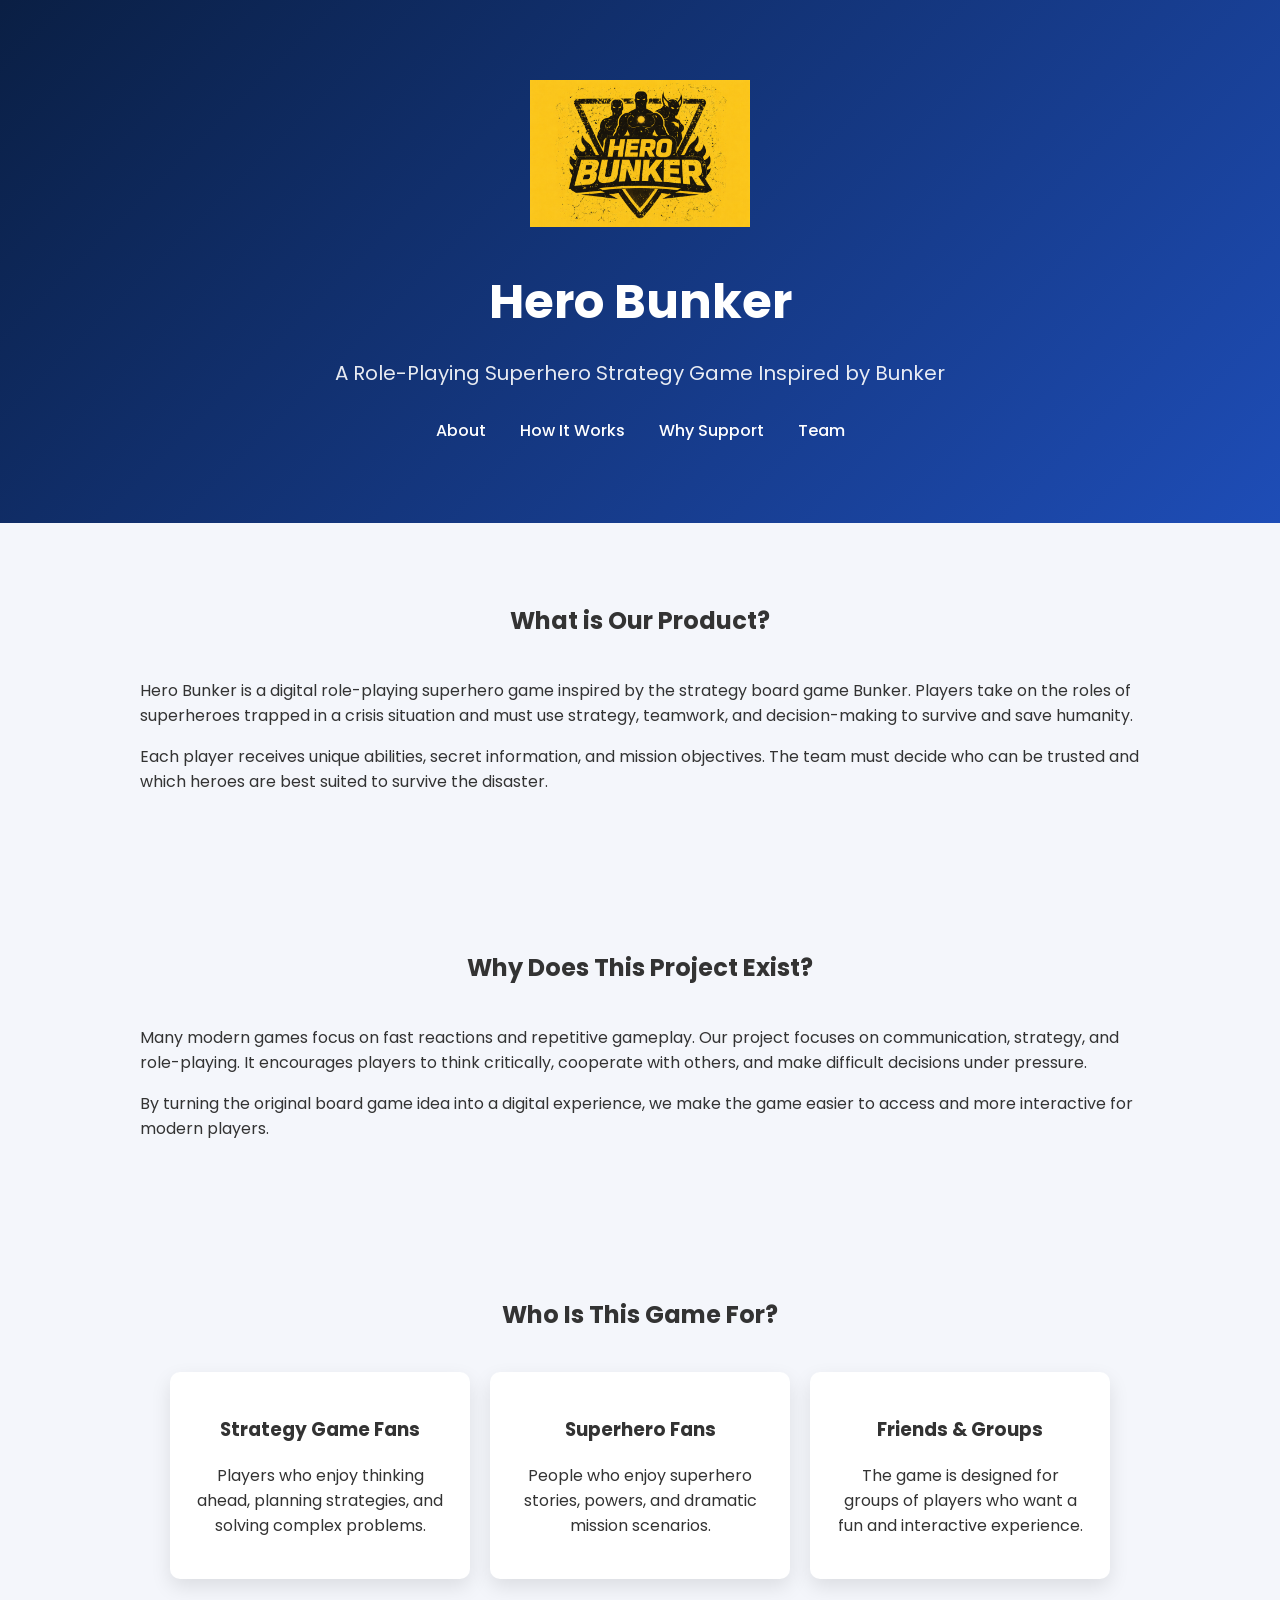
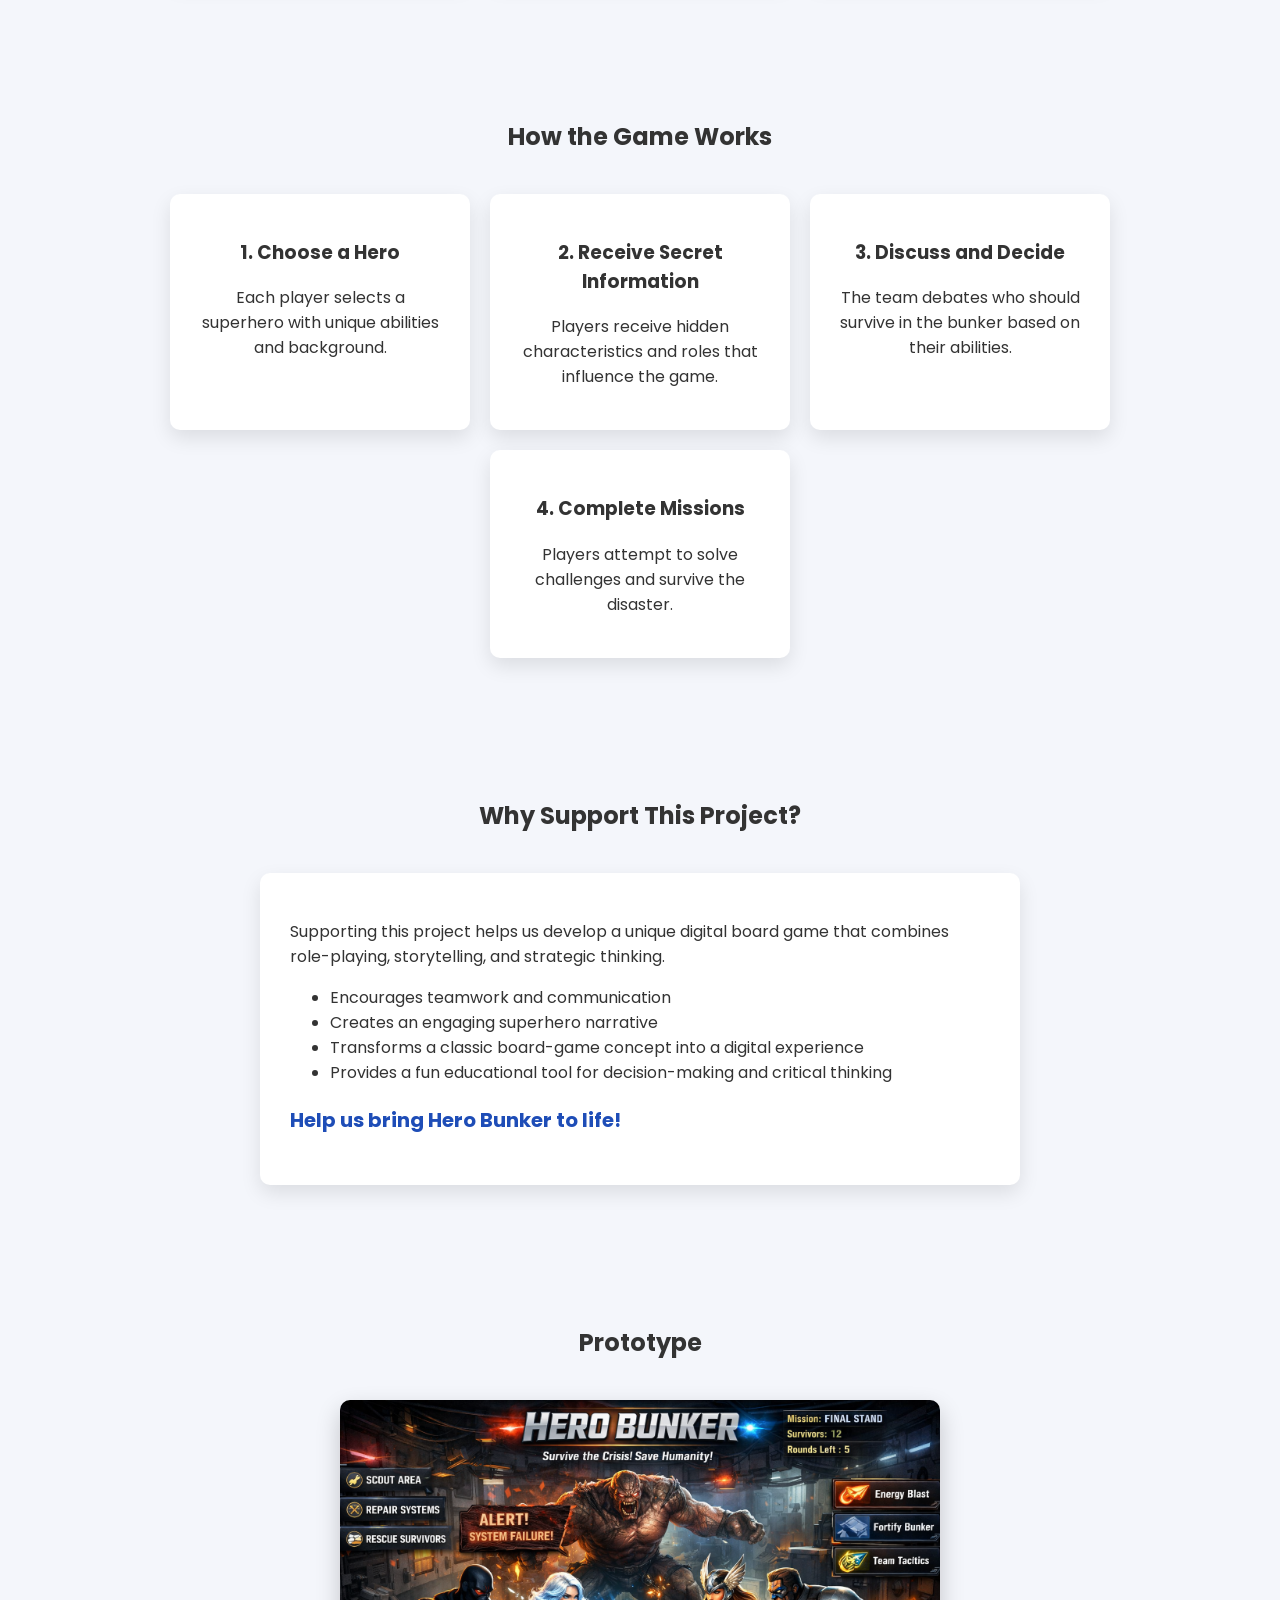
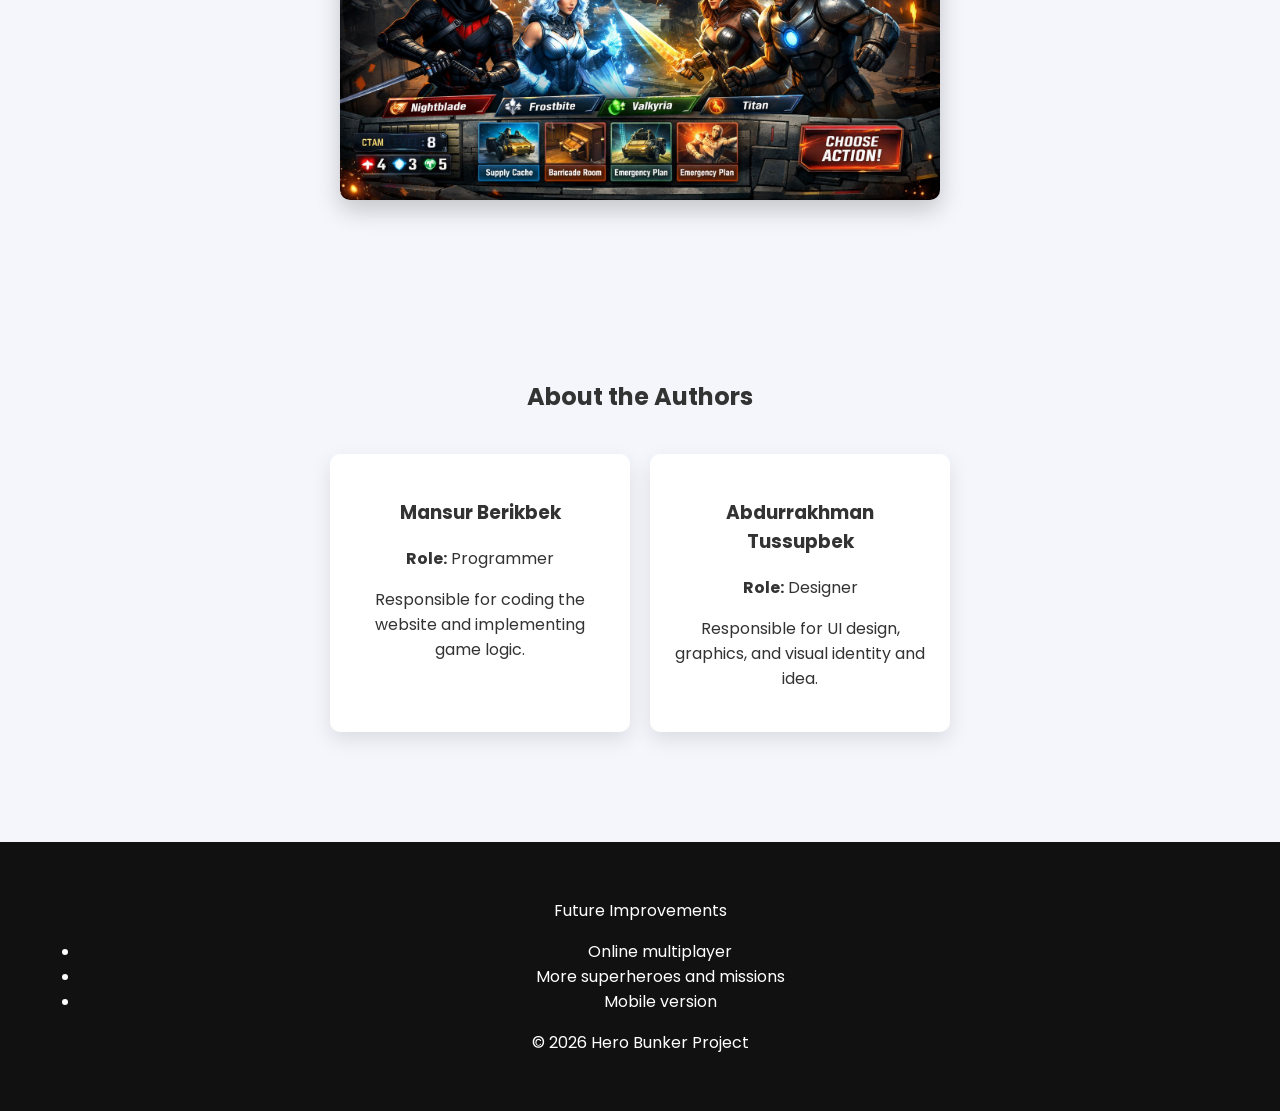
==== Project/index.html @ e8947e8d "Add files via upload" ====
<!DOCTYPE html>
<html lang="en">

<head>
<meta charset="UTF-8">
<meta name="viewport" content="width=device-width, initial-scale=1.0">

<title>Hero Bunker – Superhero Strategy Game</title>

<link rel="stylesheet" href="style.css">
<link href="https://fonts.googleapis.com/css2?family=Poppins:wght@300;500;700&display=swap" rel="stylesheet">

</head>

<body>

<header class="hero">

<div class="logo-area">
<img src="logo.png" alt="Hero Bunker Logo" class="logo">
</div>

<h1>Hero Bunker</h1>
<p class="tagline">A Role-Playing Superhero Strategy Game Inspired by Bunker</p>

<nav>
<a href="#about">About</a>
<a href="#how">How It Works</a>
<a href="#support">Why Support</a>
<a href="#team">Team</a>
</nav>

</header>

<section id="about" class="section">

<h2>What is Our Product?</h2>

<p>
Hero Bunker is a digital role-playing superhero game inspired by the strategy board game Bunker.
Players take on the roles of superheroes trapped in a crisis situation and must use strategy,
teamwork, and decision-making to survive and save humanity.
</p>

<p>
Each player receives unique abilities, secret information, and mission objectives. The team must
decide who can be trusted and which heroes are best suited to survive the disaster.
</p>

</section>


<section class="section">

<h2>Why Does This Project Exist?</h2>

<p>
Many modern games focus on fast reactions and repetitive gameplay. Our project focuses on
communication, strategy, and role-playing. It encourages players to think critically,
cooperate with others, and make difficult decisions under pressure.
</p>

<p>
By turning the original board game idea into a digital experience, we make the game easier
to access and more interactive for modern players.
</p>

</section>


<section class="section">

<h2>Who Is This Game For?</h2>

<div class="card-container">

<div class="card">
<h3>Strategy Game Fans</h3>
<p>Players who enjoy thinking ahead, planning strategies, and solving complex problems.</p>
</div>

<div class="card">
<h3>Superhero Fans</h3>
<p>People who enjoy superhero stories, powers, and dramatic mission scenarios.</p>
</div>

<div class="card">
<h3>Friends & Groups</h3>
<p>The game is designed for groups of players who want a fun and interactive experience.</p>
</div>

</div>

</section>


<section id="how" class="section">

<h2>How the Game Works</h2>

<div class="card-container">

<div class="card">
<h3>1. Choose a Hero</h3>
<p>Each player selects a superhero with unique abilities and background.</p>
</div>

<div class="card">
<h3>2. Receive Secret Information</h3>
<p>Players receive hidden characteristics and roles that influence the game.</p>
</div>

<div class="card">
<h3>3. Discuss and Decide</h3>
<p>The team debates who should survive in the bunker based on their abilities.</p>
</div>

<div class="card">
<h3>4. Complete Missions</h3>
<p>Players attempt to solve challenges and survive the disaster.</p>
</div>

</div>

</section>


<section id="support" class="section">

<h2>Why Support This Project?</h2>

<div class="support-box">

<p>
Supporting this project helps us develop a unique digital board game that combines
role-playing, storytelling, and strategic thinking.
</p>

<ul>
<li>Encourages teamwork and communication</li>
<li>Creates an engaging superhero narrative</li>
<li>Transforms a classic board-game concept into a digital experience</li>
<li>Provides a fun educational tool for decision-making and critical thinking</li>
</ul>

<p class="support-highlight">
Help us bring Hero Bunker to life!
</p>

</div>

</section>


<section class="section">

<h2>Prototype</h2>

<img src="prototype.png" class="prototype">

</section>


<section id="team" class="section">

<h2>About the Authors</h2>

<div class="card-container">

<div class="card">
<h3>Mansur Berikbek</h3>
<p><b>Role:</b> Programmer</p>
<p>Responsible for coding the website and implementing game logic.</p>
</div>

<div class="card">
<h3>Abdurrakhman Tussupbek</h3>
<p><b>Role:</b> Designer</p>
<p>Responsible for UI design, graphics, and visual identity and idea.</p>
</div>

</div>

</section>


<footer>

<p>Future Improvements</p>

<ul>
<li>Online multiplayer</li>
<li>More superheroes and missions</li>
<li>Mobile version</li>
</ul>

<p>© 2026 Hero Bunker Project</p>

</footer>

</body>
</html>
---- Project/style.css ----
body{
font-family:Poppins,sans-serif;
margin:0;
background:#f4f6fb;
color:#333;
}

.hero{
background:linear-gradient(135deg,#0a1f44,#1e4db7);
color:white;
text-align:center;
padding:80px 20px;
}

.hero h1{
font-size:48px;
margin-bottom:10px;
}

.hero p{
font-size:20px;
opacity:0.9;
}

nav{
margin-top:30px;
}

nav a{
color:white;
margin:0 15px;
text-decoration:none;
font-weight:500;
}

nav a:hover{
text-decoration:underline;
}

.section{
max-width:1000px;
margin:auto;
padding:60px 20px;
}

h2{
text-align:center;
margin-bottom:40px;
}

.card-container{
display:flex;
gap:20px;
flex-wrap:wrap;
justify-content:center;
}

.card{
background:white;
padding:25px;
width:250px;
border-radius:10px;
box-shadow:0 8px 20px rgba(0,0,0,0.1);
text-align:center;
transition:transform .2s;
}

.card:hover{
transform:translateY(-5px);
}

.tech-list{
max-width:400px;
margin:auto;
line-height:2;
}

.prototype{
display:block;
max-width:600px;
margin:40px auto;
border-radius:10px;
box-shadow:0 10px 25px rgba(0,0,0,0.2);
}

footer{
background:#111;
color:white;
text-align:center;
padding:40px;
margin-top:50px;
}
.logo-area{
margin-bottom:20px;
}

.logo{
width:220px;
}

.support-box{
background:white;
padding:30px;
border-radius:10px;
box-shadow:0 8px 20px rgba(0,0,0,0.1);
max-width:700px;
margin:auto;
}
.support-highlight{
font-weight:700;
font-size:20px;
margin-top:20px;
color:#1e4db7;
}
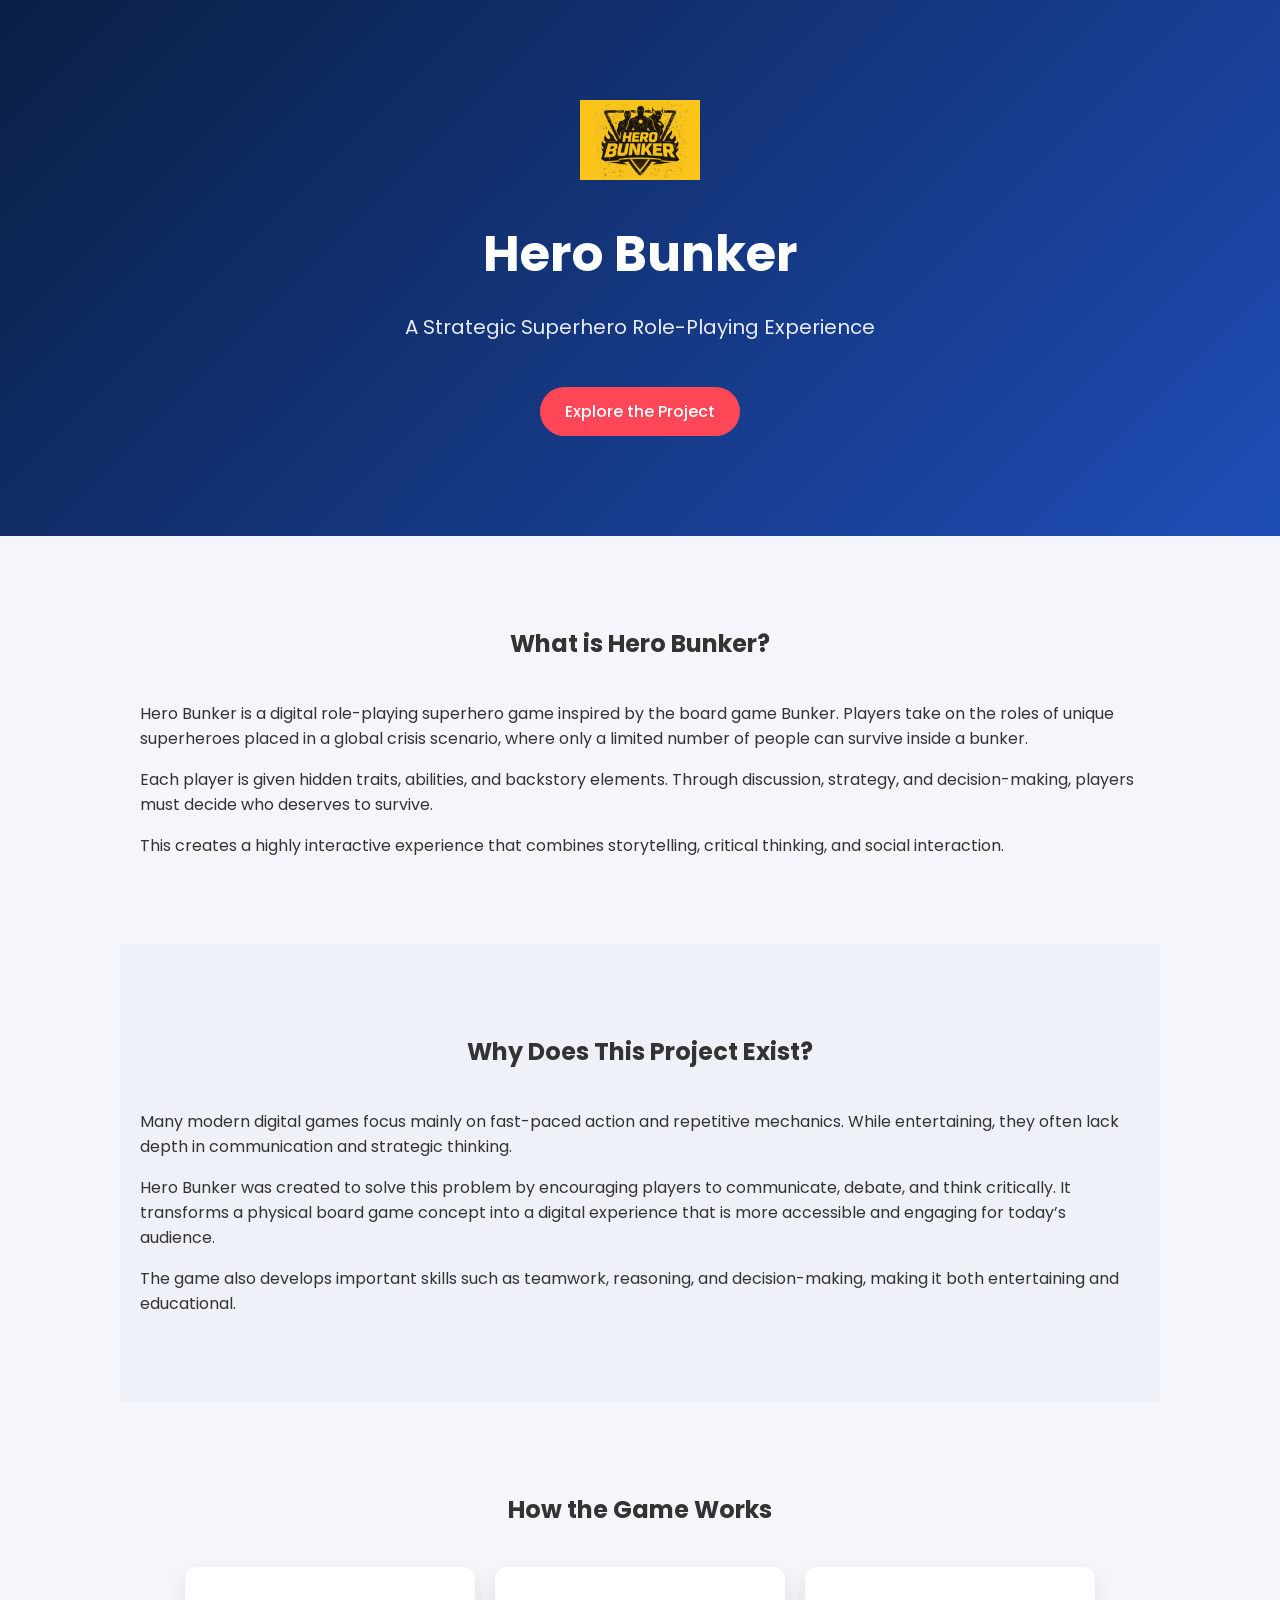
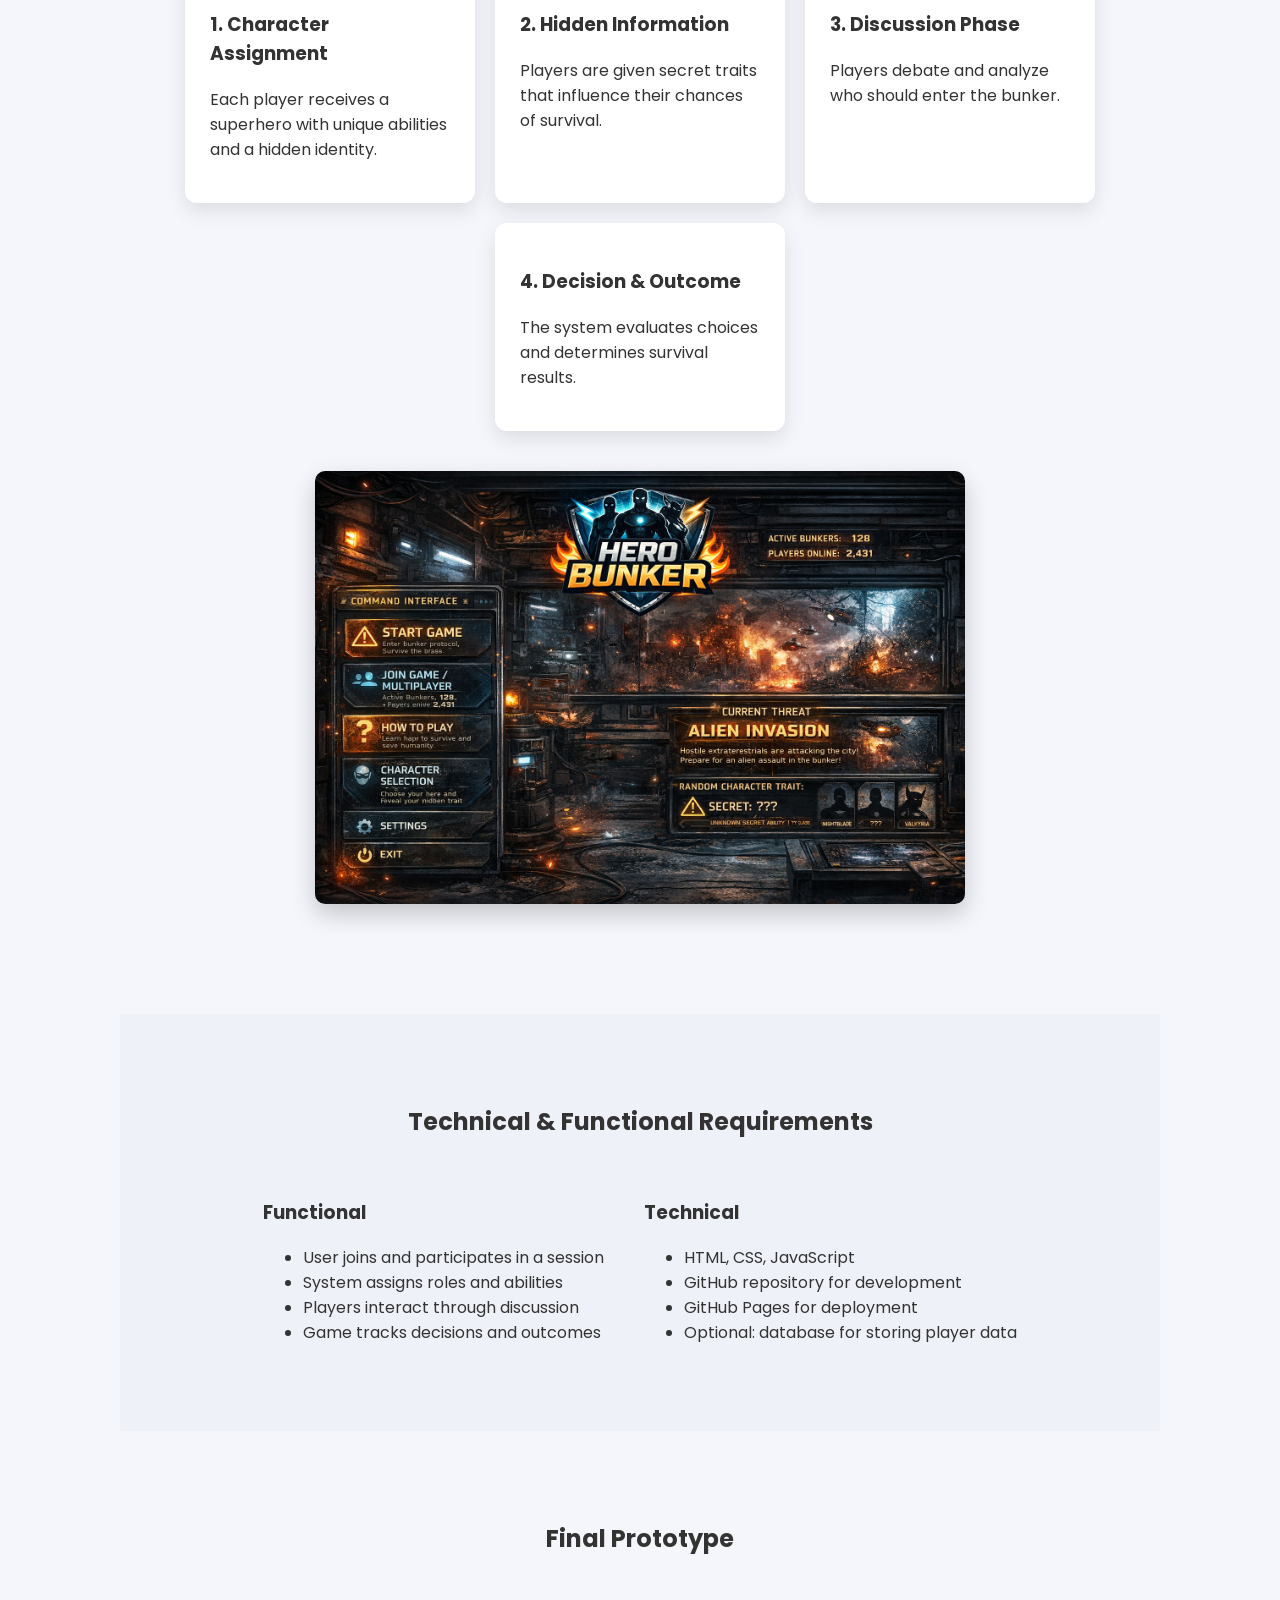
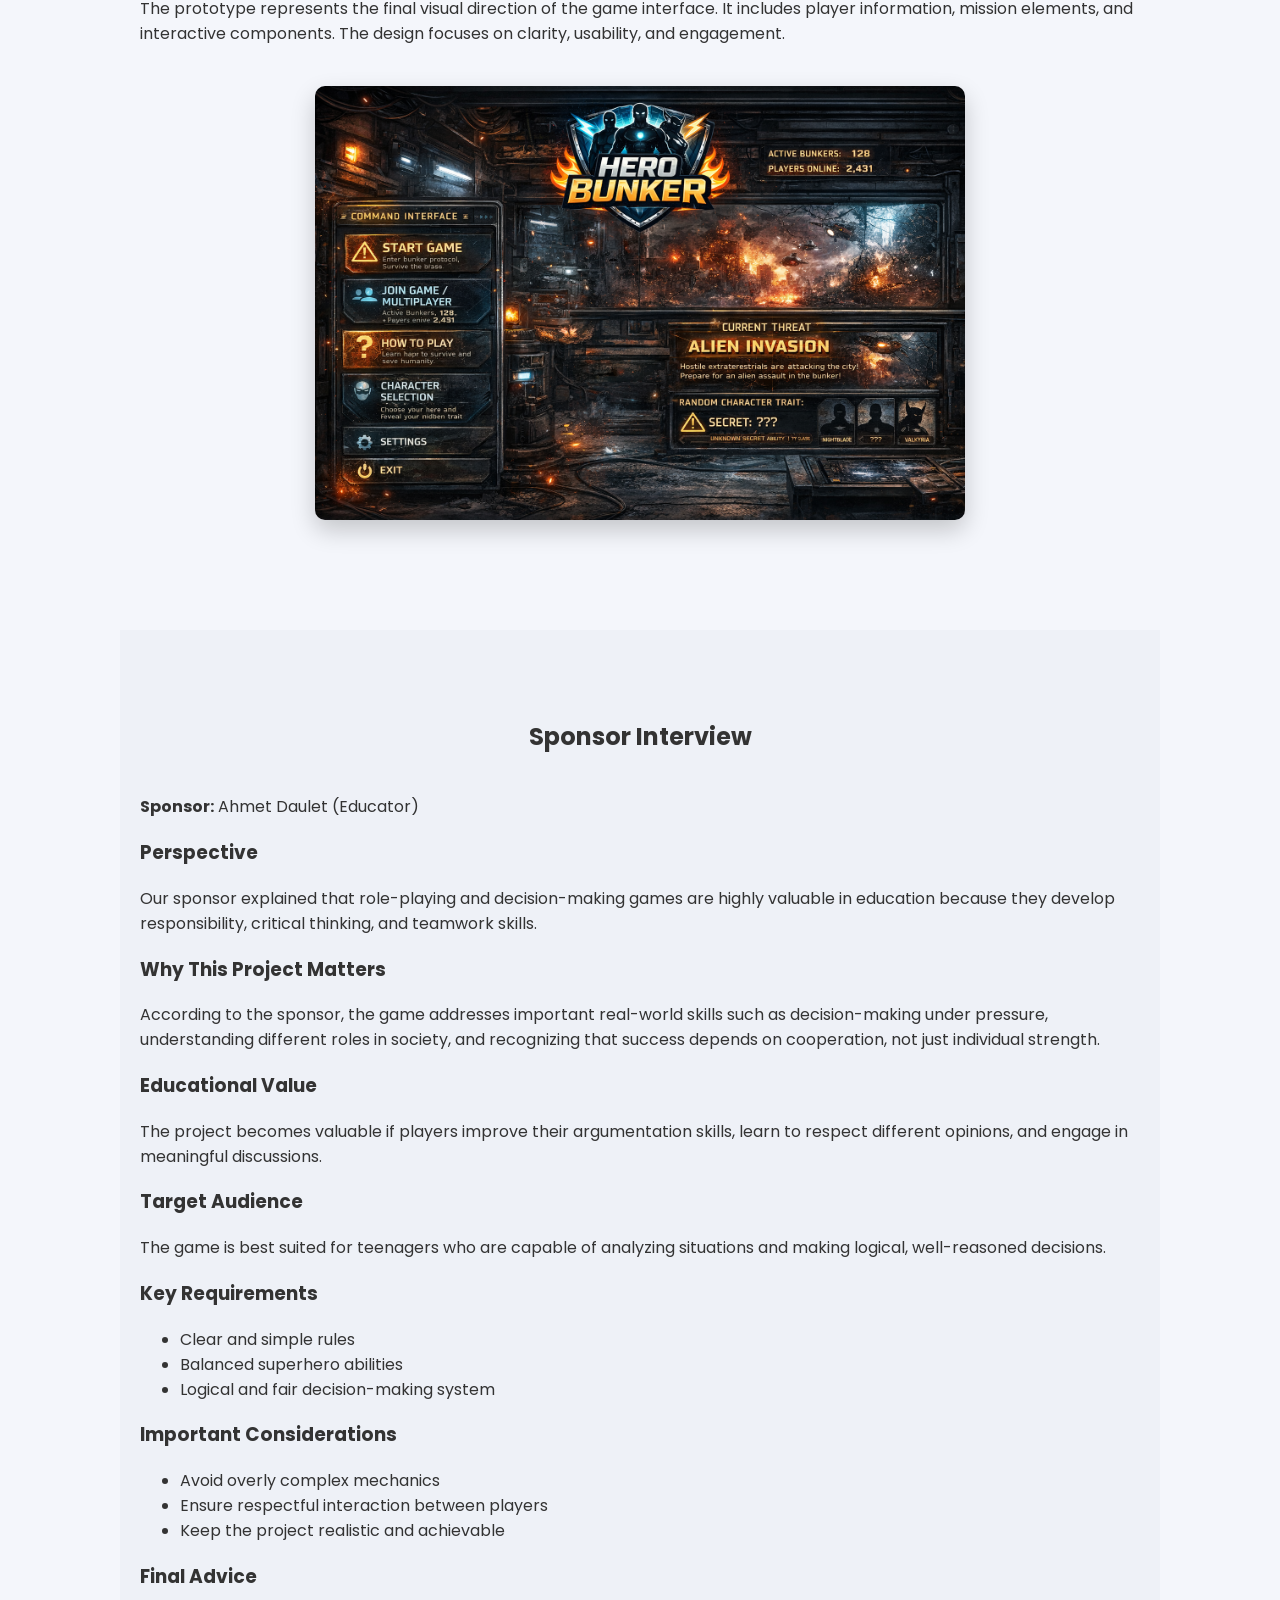
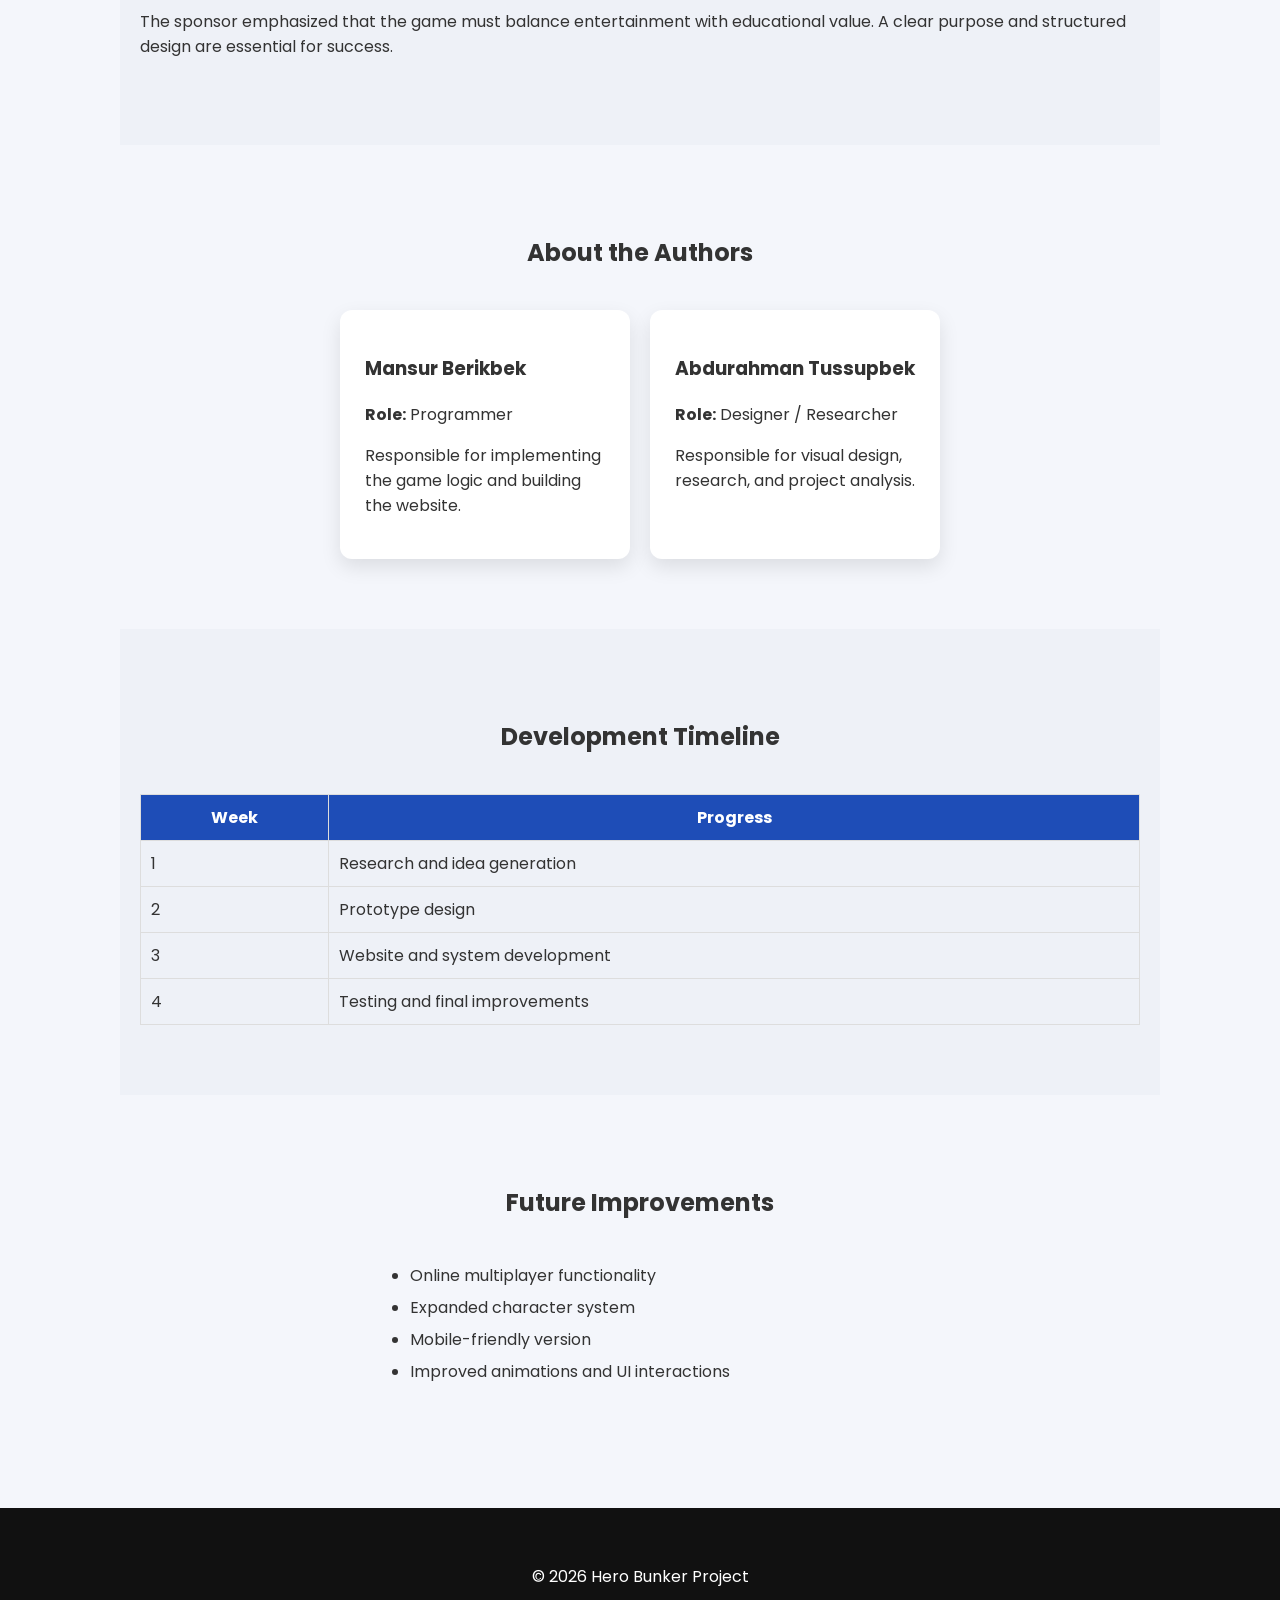
==== commit dc4f30e1: "Add files via upload" ====
--- a/Project/index.html
+++ b/Project/index.html
@@ -1,167 +1,203 @@
 <!DOCTYPE html>
 <html lang="en">
-
 <head>
 <meta charset="UTF-8">
 <meta name="viewport" content="width=device-width, initial-scale=1.0">
 
-<title>Hero Bunker – Superhero Strategy Game</title>
+<title>Hero Bunker</title>
 
 <link rel="stylesheet" href="style.css">
 <link href="https://fonts.googleapis.com/css2?family=Poppins:wght@300;500;700&display=swap" rel="stylesheet">
-
 </head>
 
 <body>
 
 <header class="hero">
 
-<div class="logo-area">
-<img src="logo.png" alt="Hero Bunker Logo" class="logo">
-</div>
+<img src="logo.png" class="logo">
 
 <h1>Hero Bunker</h1>
-<p class="tagline">A Role-Playing Superhero Strategy Game Inspired by Bunker</p>
-
-<nav>
-<a href="#about">About</a>
-<a href="#how">How It Works</a>
-<a href="#support">Why Support</a>
-<a href="#team">Team</a>
-</nav>
+<p class="tagline">A Strategic Superhero Role-Playing Experience</p>
+
+<a href="#about" class="btn">Explore the Project</a>
 
 </header>
 
 <section id="about" class="section">
 
-<h2>What is Our Product?</h2>
-
-<p>
-Hero Bunker is a digital role-playing superhero game inspired by the strategy board game Bunker.
-Players take on the roles of superheroes trapped in a crisis situation and must use strategy,
-teamwork, and decision-making to survive and save humanity.
-</p>
-
-<p>
-Each player receives unique abilities, secret information, and mission objectives. The team must
-decide who can be trusted and which heroes are best suited to survive the disaster.
-</p>
-
-</section>
-
-
-<section class="section">
+<h2>What is Hero Bunker?</h2>
+
+<p>
+Hero Bunker is a digital role-playing superhero game inspired by the board game Bunker.
+Players take on the roles of unique superheroes placed in a global crisis scenario,
+where only a limited number of people can survive inside a bunker.
+</p>
+
+<p>
+Each player is given hidden traits, abilities, and backstory elements. Through discussion,
+strategy, and decision-making, players must decide who deserves to survive.
+</p>
+
+<p>
+This creates a highly interactive experience that combines storytelling,
+critical thinking, and social interaction.
+</p>
+
+</section>
+
+<section class="section alt">
 
 <h2>Why Does This Project Exist?</h2>
 
 <p>
-Many modern games focus on fast reactions and repetitive gameplay. Our project focuses on
-communication, strategy, and role-playing. It encourages players to think critically,
-cooperate with others, and make difficult decisions under pressure.
-</p>
-
-<p>
-By turning the original board game idea into a digital experience, we make the game easier
-to access and more interactive for modern players.
-</p>
-
-</section>
-
-
-<section class="section">
-
-<h2>Who Is This Game For?</h2>
+Many modern digital games focus mainly on fast-paced action and repetitive mechanics.
+While entertaining, they often lack depth in communication and strategic thinking.
+</p>
+
+<p>
+Hero Bunker was created to solve this problem by encouraging players to communicate,
+debate, and think critically. It transforms a physical board game concept into a
+digital experience that is more accessible and engaging for today’s audience.
+</p>
+
+<p>
+The game also develops important skills such as teamwork, reasoning, and decision-making,
+making it both entertaining and educational.
+</p>
+
+</section>
+
+<section class="section">
+
+<h2>How the Game Works</h2>
 
 <div class="card-container">
 
 <div class="card">
-<h3>Strategy Game Fans</h3>
-<p>Players who enjoy thinking ahead, planning strategies, and solving complex problems.</p>
-</div>
-
-<div class="card">
-<h3>Superhero Fans</h3>
-<p>People who enjoy superhero stories, powers, and dramatic mission scenarios.</p>
-</div>
-
-<div class="card">
-<h3>Friends & Groups</h3>
-<p>The game is designed for groups of players who want a fun and interactive experience.</p>
-</div>
-
-</div>
-
-</section>
-
-
-<section id="how" class="section">
-
-<h2>How the Game Works</h2>
-
-<div class="card-container">
-
-<div class="card">
-<h3>1. Choose a Hero</h3>
-<p>Each player selects a superhero with unique abilities and background.</p>
-</div>
-
-<div class="card">
-<h3>2. Receive Secret Information</h3>
-<p>Players receive hidden characteristics and roles that influence the game.</p>
-</div>
-
-<div class="card">
-<h3>3. Discuss and Decide</h3>
-<p>The team debates who should survive in the bunker based on their abilities.</p>
-</div>
-
-<div class="card">
-<h3>4. Complete Missions</h3>
-<p>Players attempt to solve challenges and survive the disaster.</p>
-</div>
-
-</div>
-
-</section>
-
-
-<section id="support" class="section">
-
-<h2>Why Support This Project?</h2>
-
-<div class="support-box">
-
-<p>
-Supporting this project helps us develop a unique digital board game that combines
-role-playing, storytelling, and strategic thinking.
-</p>
-
-<ul>
-<li>Encourages teamwork and communication</li>
-<li>Creates an engaging superhero narrative</li>
-<li>Transforms a classic board-game concept into a digital experience</li>
-<li>Provides a fun educational tool for decision-making and critical thinking</li>
-</ul>
-
-<p class="support-highlight">
-Help us bring Hero Bunker to life!
-</p>
-
-</div>
-
-</section>
-
-
-<section class="section">
-
-<h2>Prototype</h2>
+<h3>1. Character Assignment</h3>
+<p>Each player receives a superhero with unique abilities and a hidden identity.</p>
+</div>
+
+<div class="card">
+<h3>2. Hidden Information</h3>
+<p>Players are given secret traits that influence their chances of survival.</p>
+</div>
+
+<div class="card">
+<h3>3. Discussion Phase</h3>
+<p>Players debate and analyze who should enter the bunker.</p>
+</div>
+
+<div class="card">
+<h3>4. Decision & Outcome</h3>
+<p>The system evaluates choices and determines survival results.</p>
+</div>
+
+</div>
 
 <img src="prototype.png" class="prototype">
 
 </section>
 
-
-<section id="team" class="section">
+<section class="section alt">
+
+<h2>Technical & Functional Requirements</h2>
+
+<div class="columns">
+
+<div>
+<h3>Functional</h3>
+<ul>
+<li>User joins and participates in a session</li>
+<li>System assigns roles and abilities</li>
+<li>Players interact through discussion</li>
+<li>Game tracks decisions and outcomes</li>
+</ul>
+</div>
+
+<div>
+<h3>Technical</h3>
+<ul>
+<li>HTML, CSS, JavaScript</li>
+<li>GitHub repository for development</li>
+<li>GitHub Pages for deployment</li>
+<li>Optional: database for storing player data</li>
+</ul>
+</div>
+
+</div>
+
+</section>
+
+<section class="section">
+
+<h2>Final Prototype</h2>
+
+<p>
+The prototype represents the final visual direction of the game interface.
+It includes player information, mission elements, and interactive components.
+The design focuses on clarity, usability, and engagement.
+</p>
+
+<img src="prototype.png" class="prototype">
+
+</section>
+
+<section class="section alt">
+
+<h2>Sponsor Interview</h2>
+
+<p><b>Sponsor:</b> Ahmet Daulet (Educator)</p>
+
+<h3>Perspective</h3>
+<p>
+Our sponsor explained that role-playing and decision-making games are highly valuable in education
+because they develop responsibility, critical thinking, and teamwork skills.
+</p>
+
+<h3>Why This Project Matters</h3>
+<p>
+According to the sponsor, the game addresses important real-world skills such as decision-making
+under pressure, understanding different roles in society, and recognizing that success depends on
+cooperation, not just individual strength.
+</p>
+
+<h3>Educational Value</h3>
+<p>
+The project becomes valuable if players improve their argumentation skills, learn to respect
+different opinions, and engage in meaningful discussions.
+</p>
+
+<h3>Target Audience</h3>
+<p>
+The game is best suited for teenagers who are capable of analyzing situations and making logical,
+well-reasoned decisions.
+</p>
+
+<h3>Key Requirements</h3>
+<ul>
+<li>Clear and simple rules</li>
+<li>Balanced superhero abilities</li>
+<li>Logical and fair decision-making system</li>
+</ul>
+
+<h3>Important Considerations</h3>
+<ul>
+<li>Avoid overly complex mechanics</li>
+<li>Ensure respectful interaction between players</li>
+<li>Keep the project realistic and achievable</li>
+</ul>
+
+<h3>Final Advice</h3>
+<p>
+The sponsor emphasized that the game must balance entertainment with educational value.
+A clear purpose and structured design are essential for success.
+</p>
+
+</section>
+
+<!-- TEAM -->
+<section class="section">
 
 <h2>About the Authors</h2>
 
@@ -170,29 +206,47 @@
 <div class="card">
 <h3>Mansur Berikbek</h3>
 <p><b>Role:</b> Programmer</p>
-<p>Responsible for coding the website and implementing game logic.</p>
-</div>
-
-<div class="card">
-<h3>Abdurrakhman Tussupbek</h3>
-<p><b>Role:</b> Designer</p>
-<p>Responsible for UI design, graphics, and visual identity and idea.</p>
-</div>
-
-</div>
-
-</section>
-
+<p>Responsible for implementing the game logic and building the website.</p>
+</div>
+
+<div class="card">  
+<h3>Abdurahman Tussupbek</h3>
+<p><b>Role:</b> Designer / Researcher</p>
+<p>Responsible for visual design, research, and project analysis.</p>
+</div>
+
+</section>
+
+<!-- TIMELINE -->
+<section class="section alt">
+
+<h2>Development Timeline</h2>
+
+<table>
+<tr><th>Week</th><th>Progress</th></tr>
+<tr><td>1</td><td>Research and idea generation</td></tr>
+<tr><td>2</td><td>Prototype design</td></tr>
+<tr><td>3</td><td>Website and system development</td></tr>
+<tr><td>4</td><td>Testing and final improvements</td></tr>
+</table>
+
+</section>
+
+<!-- FUTURE -->
+<section class="section">
+
+<h2>Future Improvements</h2>
+
+<ul class="future">
+<li>Online multiplayer functionality</li>
+<li>Expanded character system</li>
+<li>Mobile-friendly version</li>
+<li>Improved animations and UI interactions</li>
+</ul>
+
+</section>
 
 <footer>
-
-<p>Future Improvements</p>
-
-<ul>
-<li>Online multiplayer</li>
-<li>More superheroes and missions</li>
-<li>Mobile version</li>
-</ul>
 
 <p>© 2026 Hero Bunker Project</p>
 
--- a/Project/style.css
+++ b/Project/style.css
@@ -9,38 +9,43 @@
 background:linear-gradient(135deg,#0a1f44,#1e4db7);
 color:white;
 text-align:center;
-padding:80px 20px;
+padding:100px 20px;
+}
+
+.logo{
+width:120px;
+margin-bottom:20px;
 }
 
 .hero h1{
-font-size:48px;
-margin-bottom:10px;
+font-size:50px;
+margin:10px 0;
 }
 
-.hero p{
+.tagline{
 font-size:20px;
 opacity:0.9;
 }
 
-nav{
-margin-top:30px;
-}
-
-nav a{
+.btn{
+display:inline-block;
+margin-top:25px;
+padding:12px 25px;
+background:#ff4757;
 color:white;
-margin:0 15px;
 text-decoration:none;
+border-radius:25px;
 font-weight:500;
 }
 
-nav a:hover{
-text-decoration:underline;
+.section{
+padding:70px 20px;
+max-width:1000px;
+margin:auto;
 }
 
-.section{
-max-width:1000px;
-margin:auto;
-padding:60px 20px;
+.alt{
+background:#eef1f7;
 }
 
 h2{
@@ -50,37 +55,63 @@
 
 .card-container{
 display:flex;
+flex-wrap:wrap;
 gap:20px;
-flex-wrap:wrap;
 justify-content:center;
 }
 
 .card{
 background:white;
 padding:25px;
-width:250px;
-border-radius:10px;
+width:240px;
+border-radius:12px;
 box-shadow:0 8px 20px rgba(0,0,0,0.1);
-text-align:center;
-transition:transform .2s;
+transition:0.3s;
 }
 
 .card:hover{
-transform:translateY(-5px);
-}
-
-.tech-list{
-max-width:400px;
-margin:auto;
-line-height:2;
+transform:translateY(-8px);
 }
 
 .prototype{
 display:block;
-max-width:600px;
+max-width:650px;
 margin:40px auto;
 border-radius:10px;
 box-shadow:0 10px 25px rgba(0,0,0,0.2);
+}
+
+.columns{
+display:flex;
+gap:40px;
+flex-wrap:wrap;
+justify-content:center;
+}
+
+.columns div{
+max-width:400px;
+}
+
+table{
+width:100%;
+border-collapse:collapse;
+margin-top:20px;
+}
+
+th, td{
+border:1px solid #ddd;
+padding:10px;
+}
+
+th{
+background:#1e4db7;
+color:white;
+}
+
+.future{
+line-height:2;
+max-width:500px;
+margin:auto;
 }
 
 footer{
@@ -89,26 +120,4 @@
 text-align:center;
 padding:40px;
 margin-top:50px;
-}
-.logo-area{
-margin-bottom:20px;
-}
-
-.logo{
-width:220px;
-}
-
-.support-box{
-background:white;
-padding:30px;
-border-radius:10px;
-box-shadow:0 8px 20px rgba(0,0,0,0.1);
-max-width:700px;
-margin:auto;
-}
-.support-highlight{
-font-weight:700;
-font-size:20px;
-margin-top:20px;
-color:#1e4db7;
 }
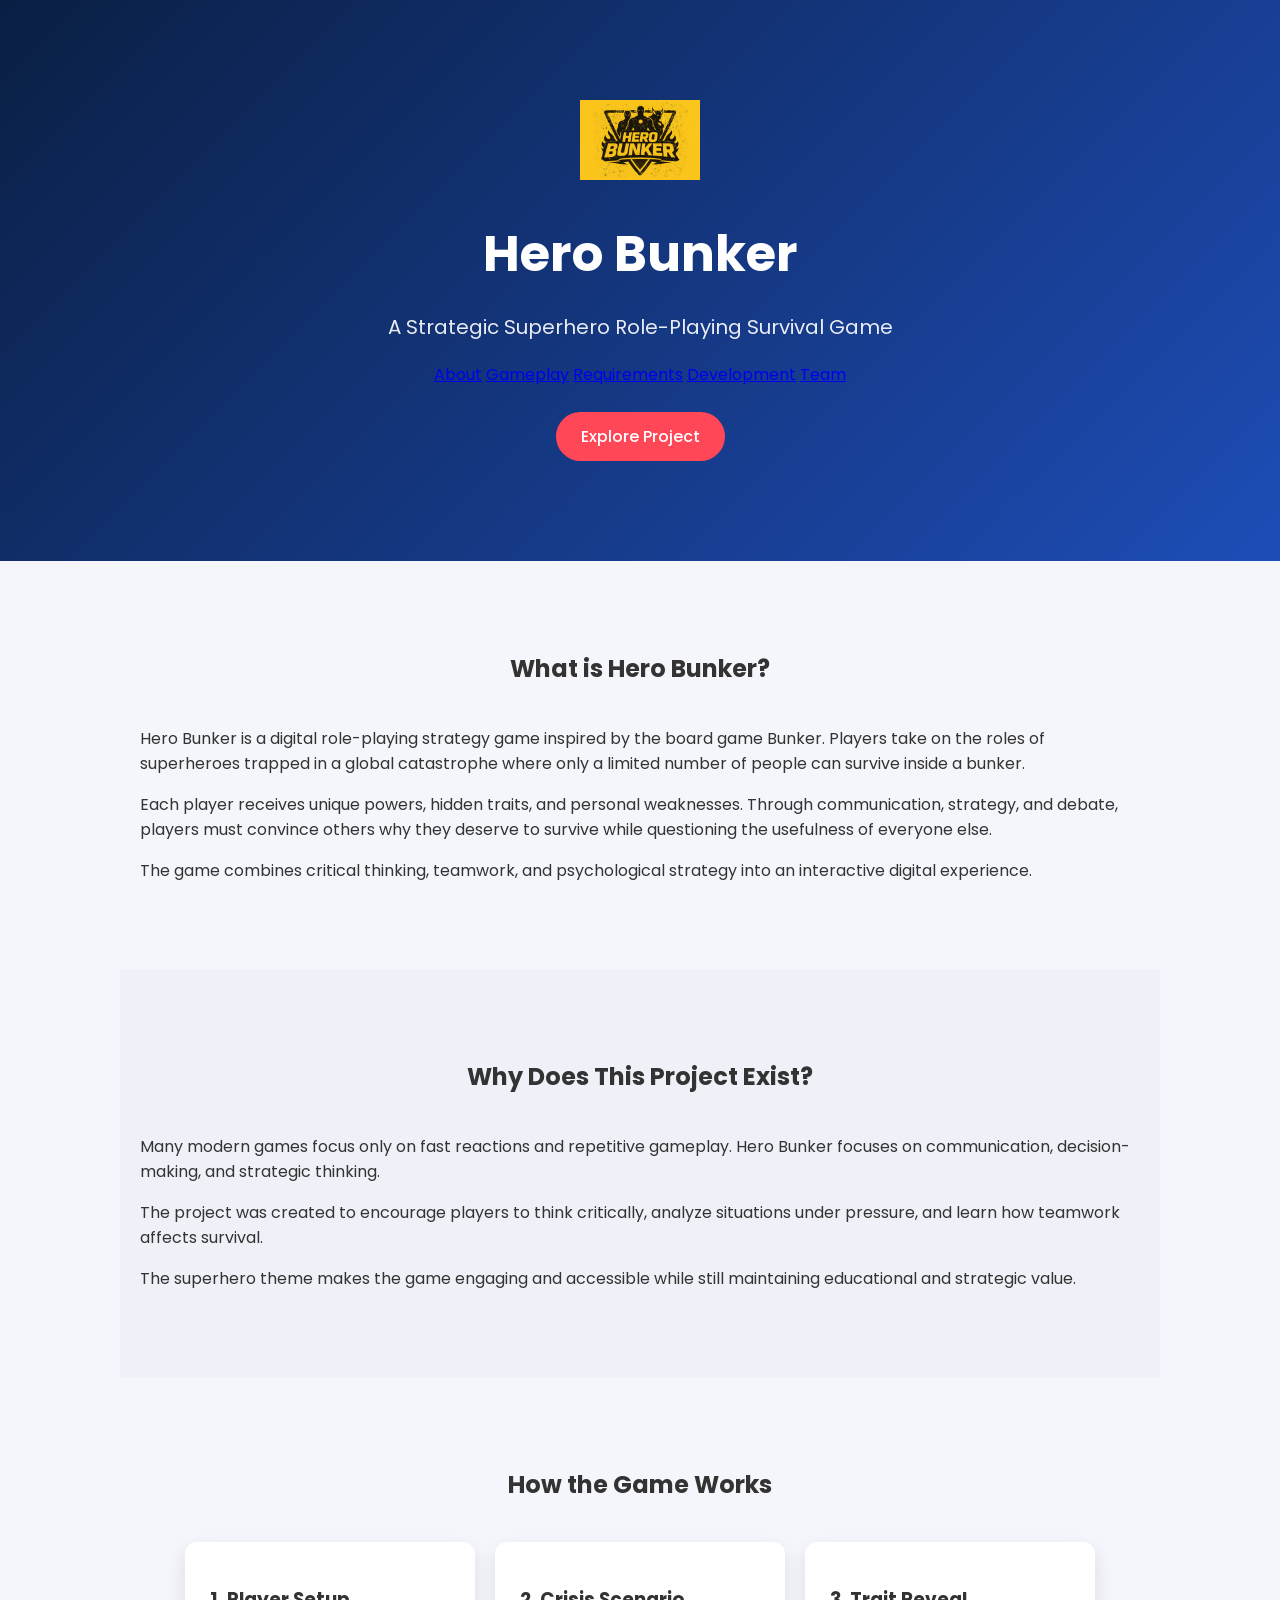
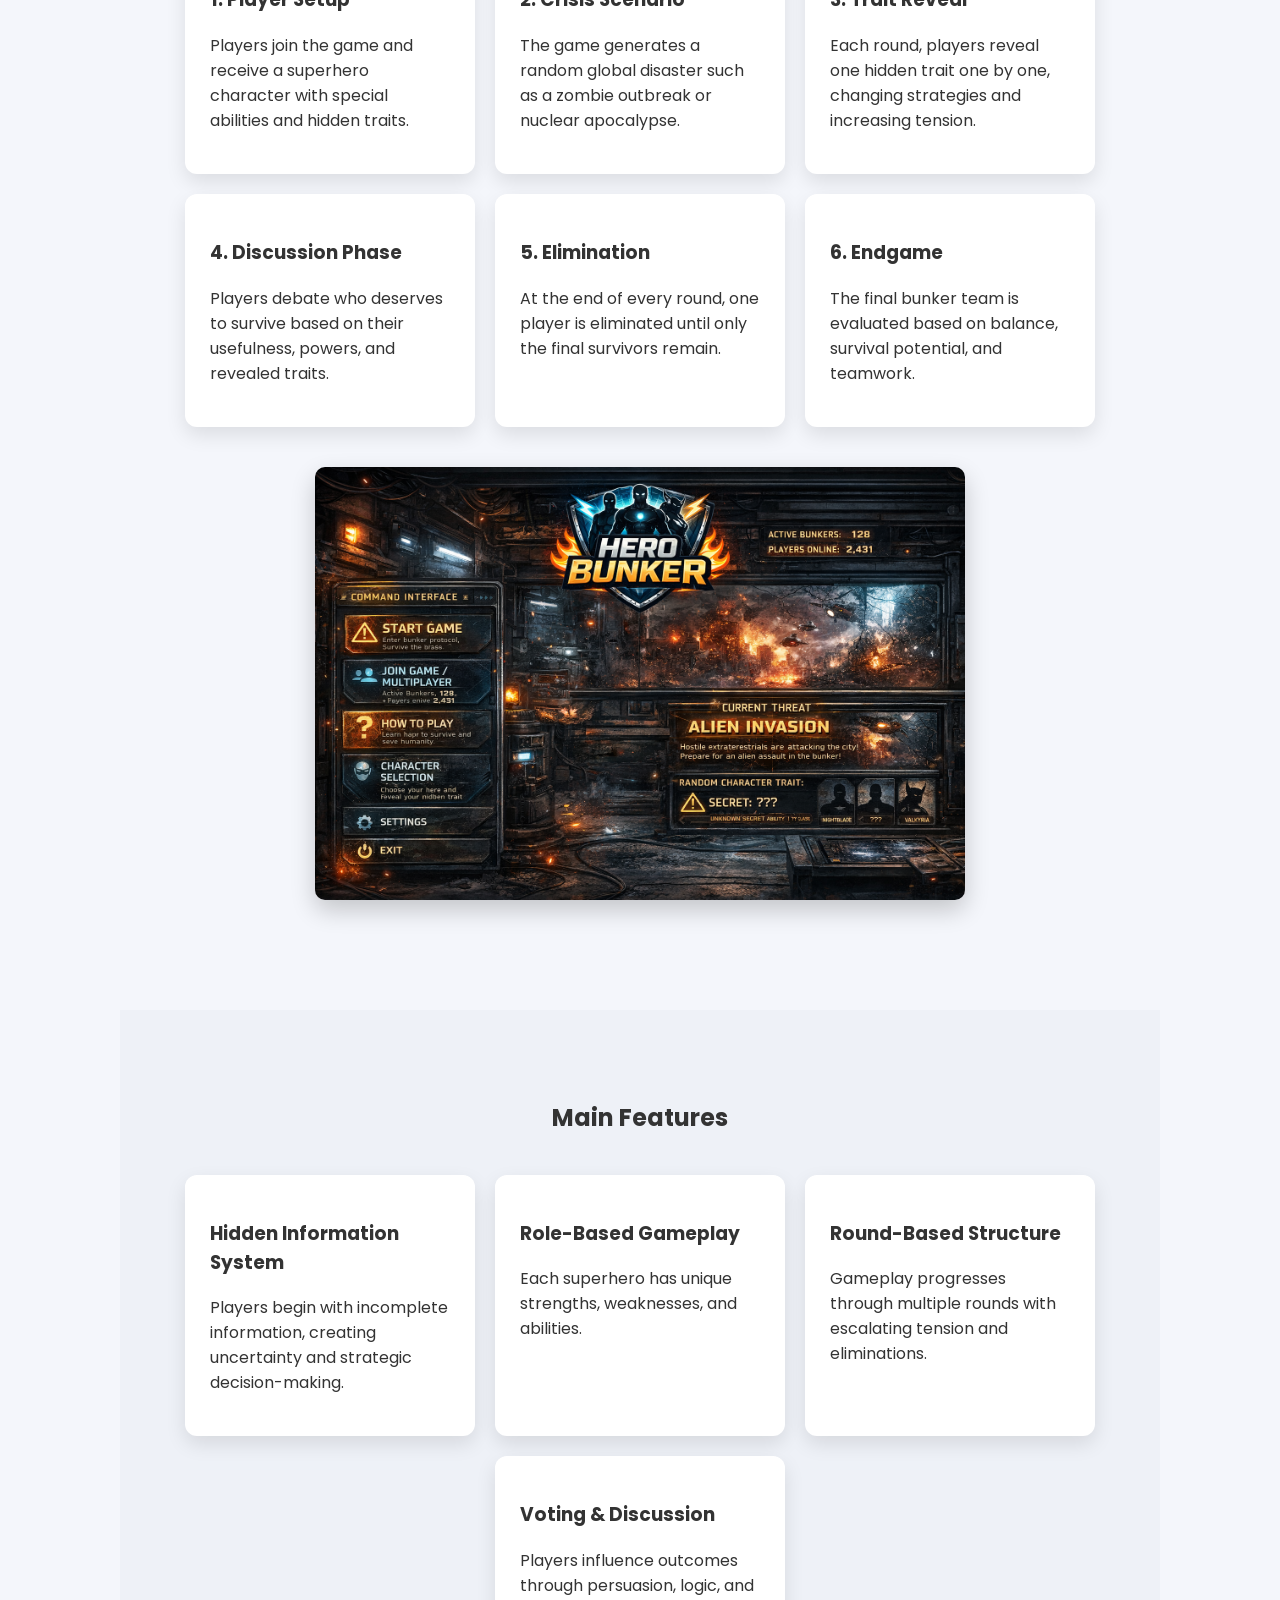
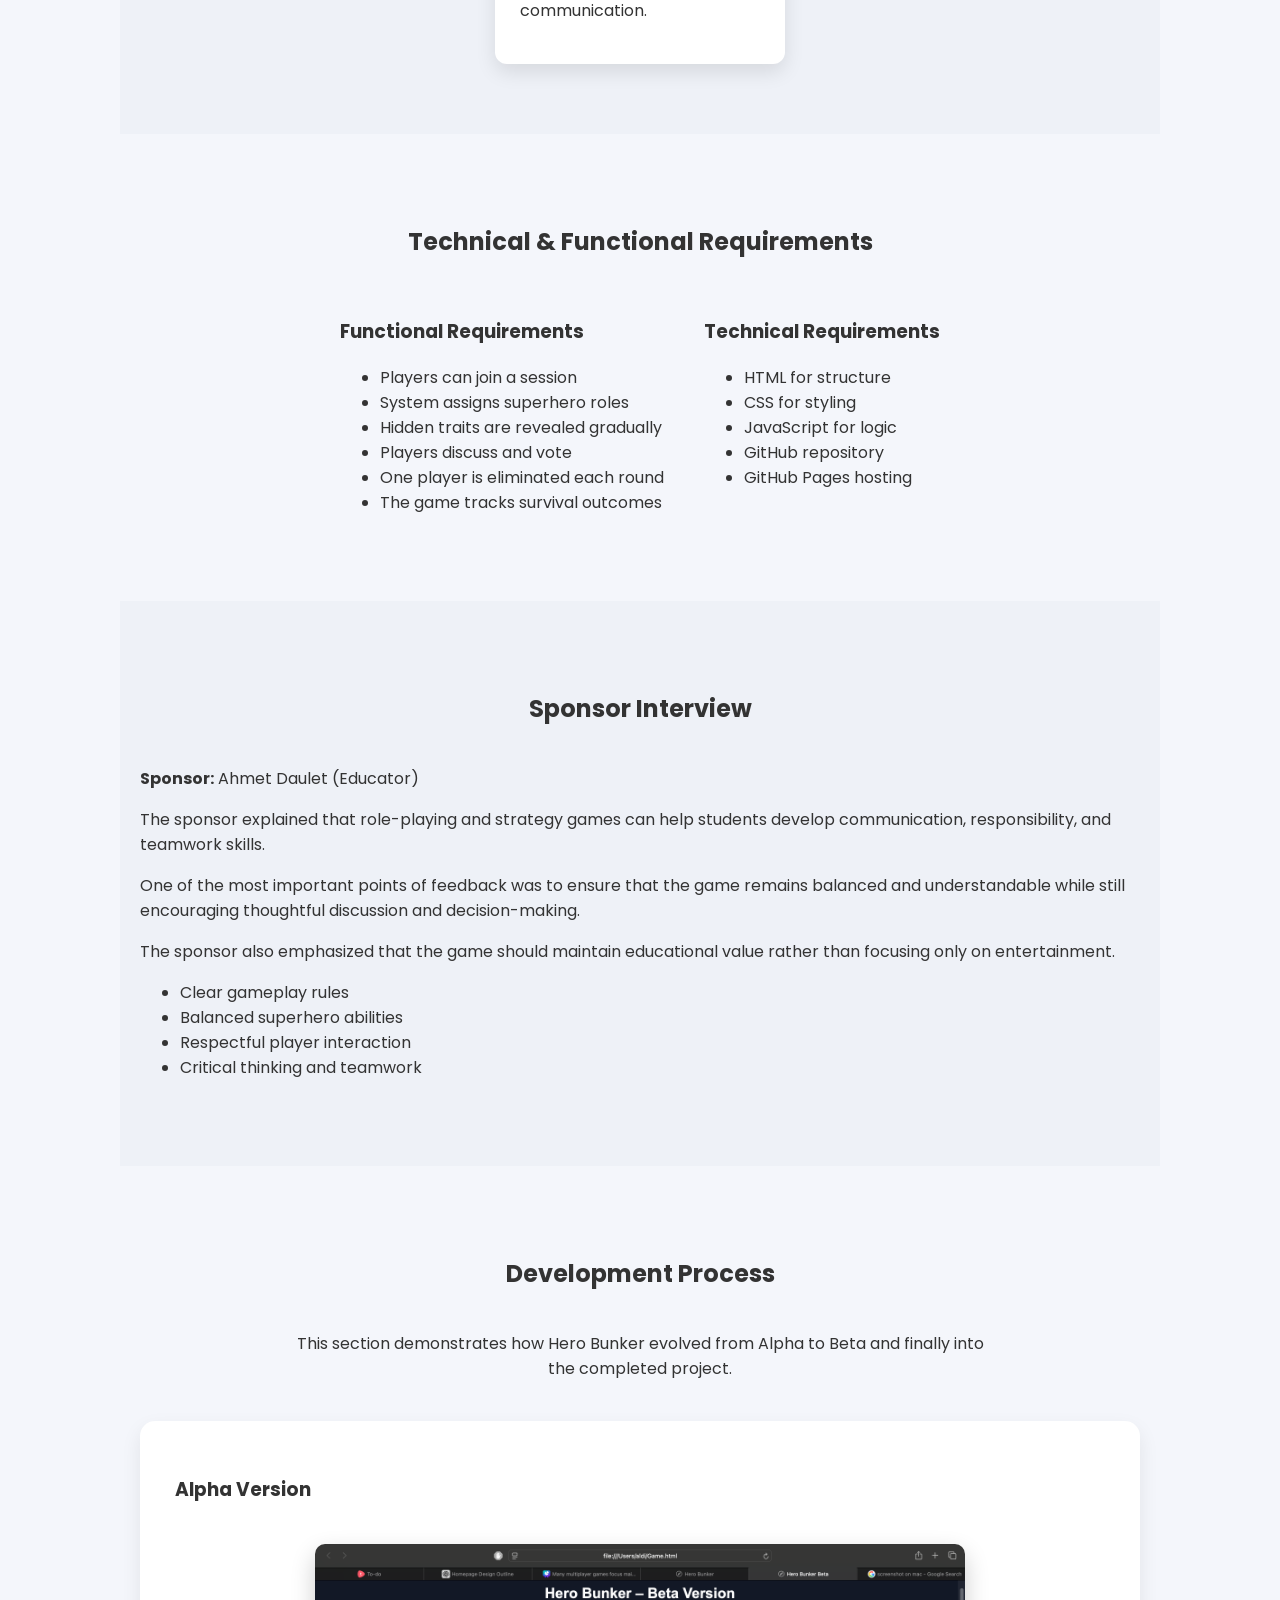
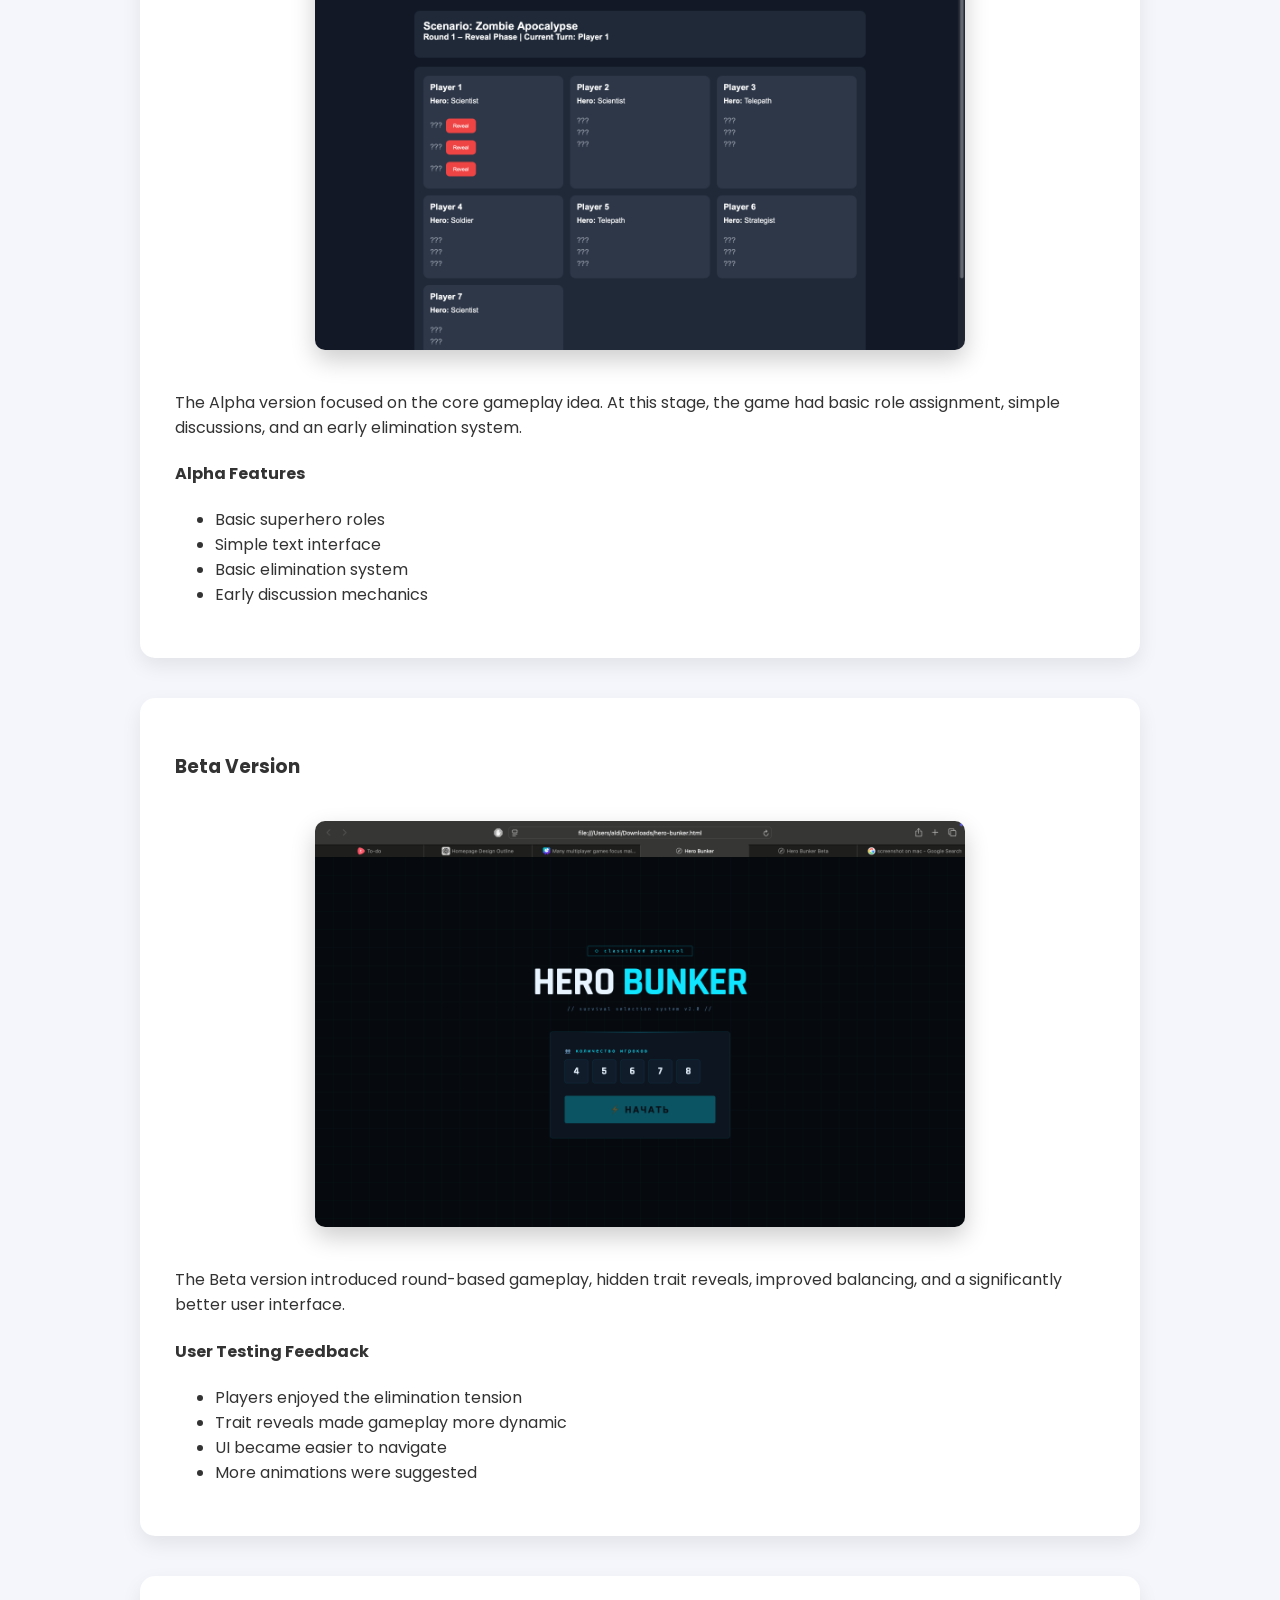
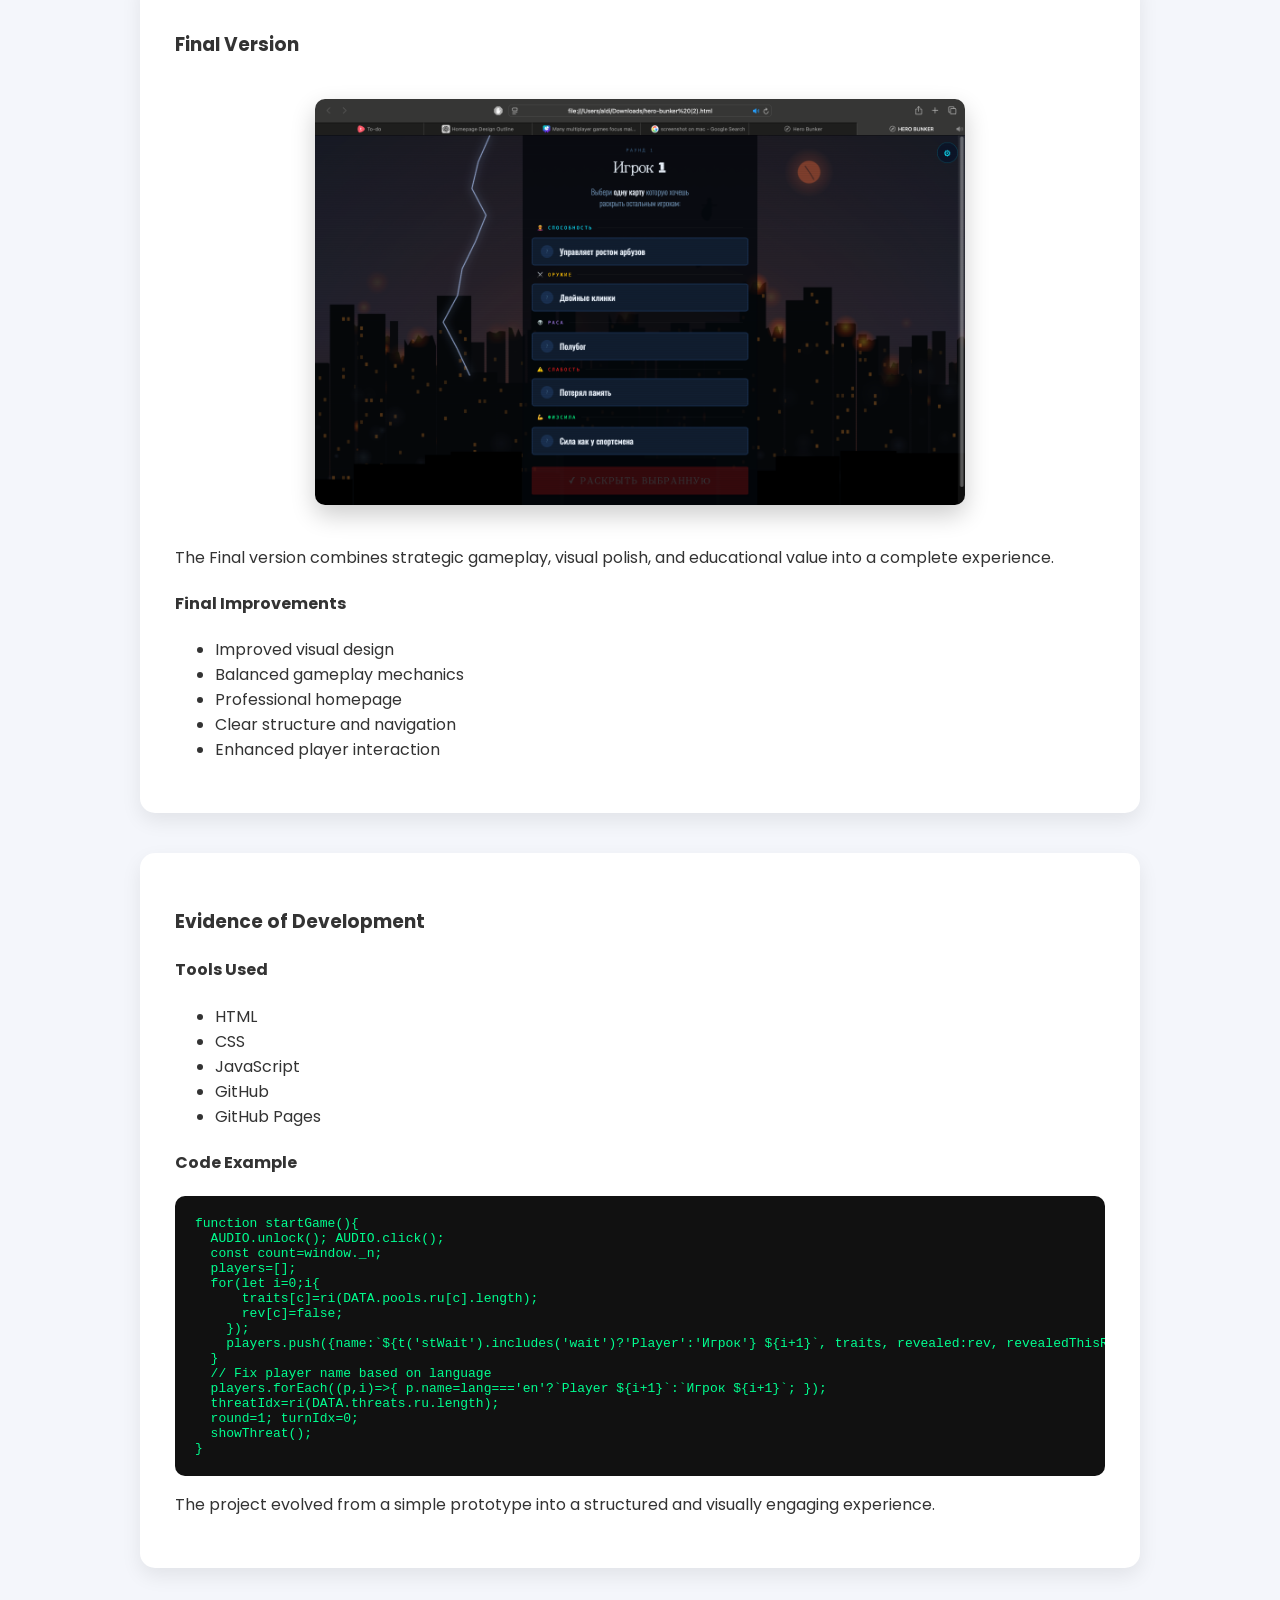
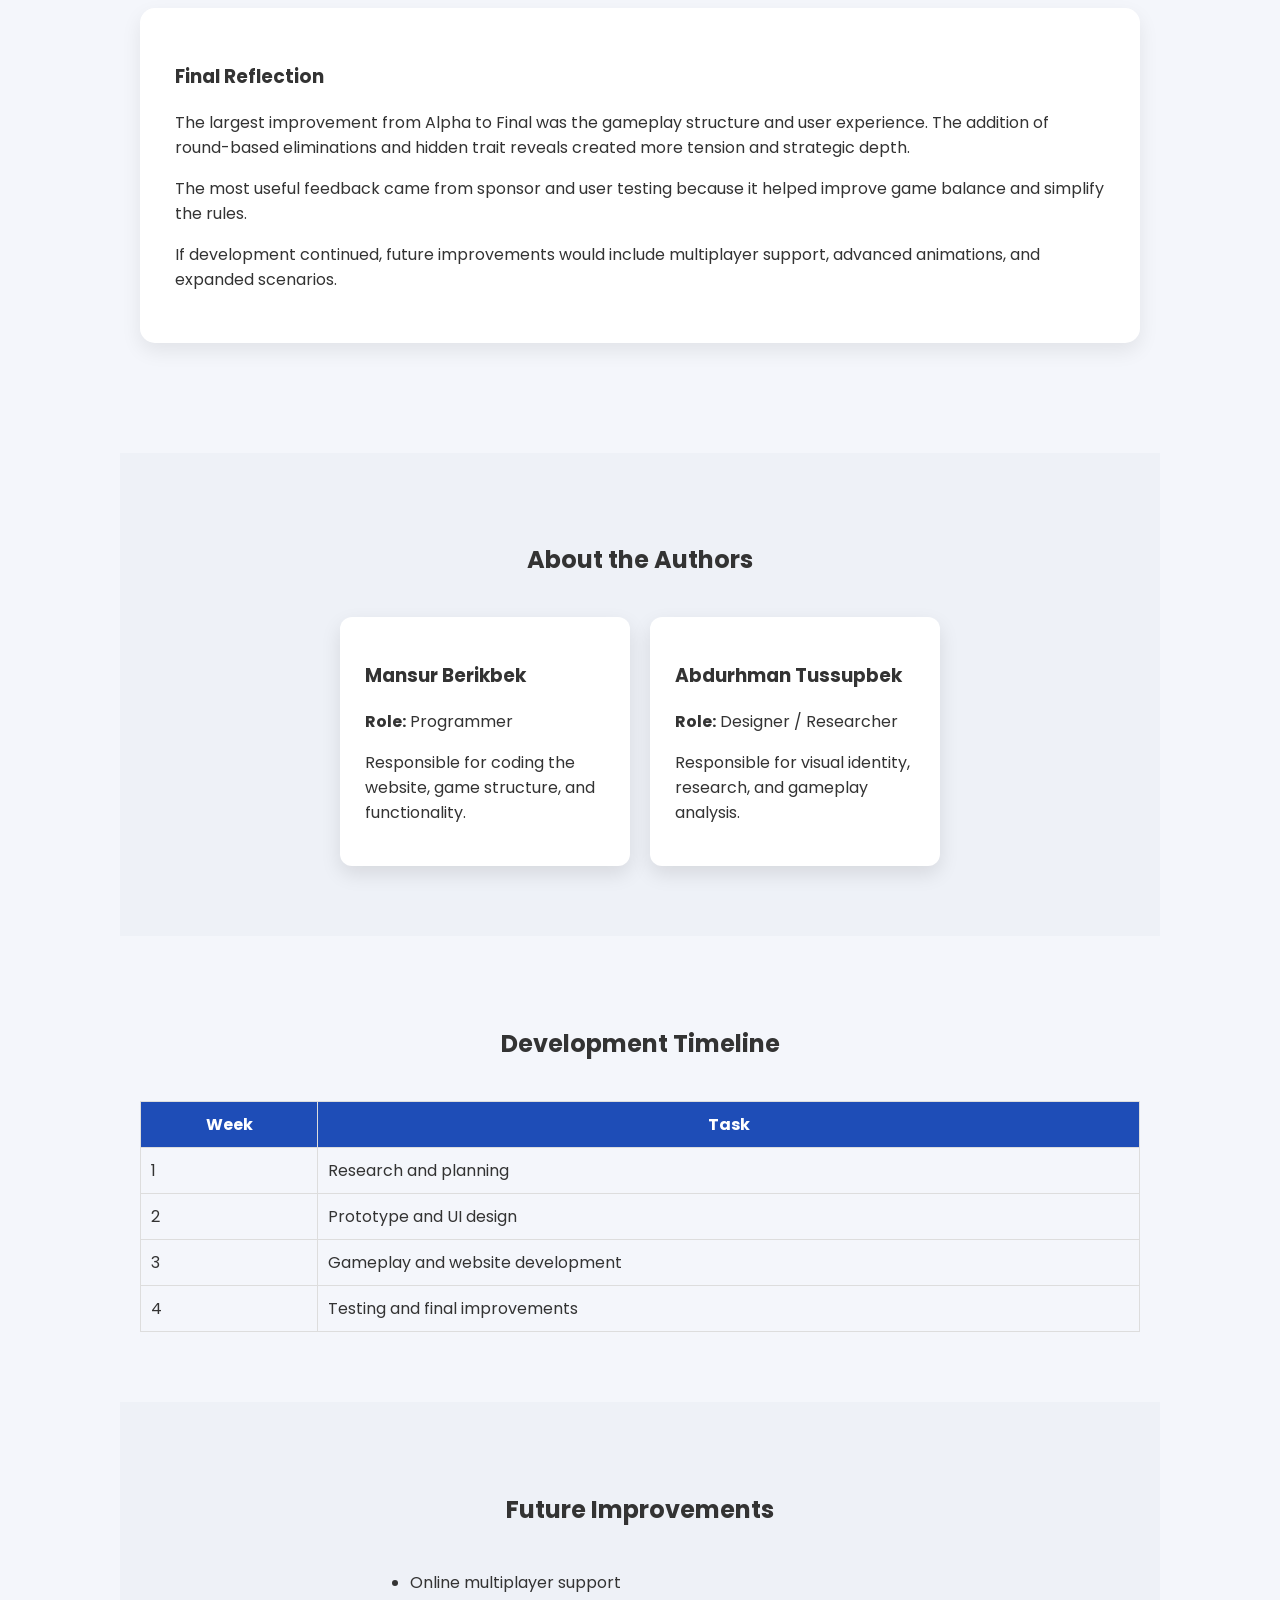
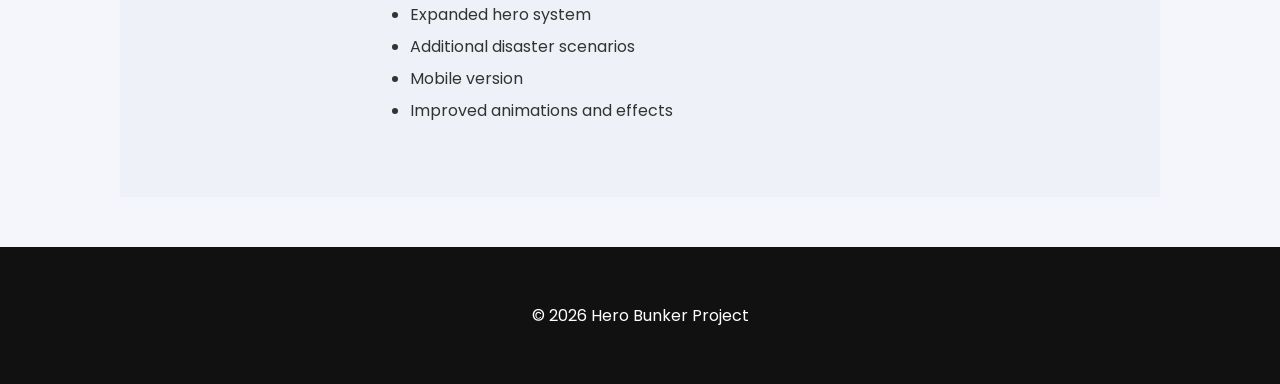
==== commit e891b2ba: "Add files via upload" ====
--- a/Project/index.html
+++ b/Project/index.html
@@ -1,5 +1,6 @@
 <!DOCTYPE html>
 <html lang="en">
+
 <head>
 <meta charset="UTF-8">
 <meta name="viewport" content="width=device-width, initial-scale=1.0">
@@ -12,192 +13,409 @@
 
 <body>
 
+<!-- HERO SECTION -->
 <header class="hero">
 
-<img src="logo.png" class="logo">
+<img src="logo.png" class="logo" alt="Hero Bunker Logo">
 
 <h1>Hero Bunker</h1>
-<p class="tagline">A Strategic Superhero Role-Playing Experience</p>
-
-<a href="#about" class="btn">Explore the Project</a>
+
+<p class="tagline">
+A Strategic Superhero Role-Playing Survival Game
+</p>
+
+<nav>
+<a href="#about">About</a>
+<a href="#gameplay">Gameplay</a>
+<a href="#requirements">Requirements</a>
+<a href="#development">Development</a>
+<a href="#team">Team</a>
+</nav>
+
+<a href="#about" class="btn">Explore Project</a>
 
 </header>
 
+<!-- ABOUT -->
 <section id="about" class="section">
 
 <h2>What is Hero Bunker?</h2>
 
 <p>
-Hero Bunker is a digital role-playing superhero game inspired by the board game Bunker.
-Players take on the roles of unique superheroes placed in a global crisis scenario,
-where only a limited number of people can survive inside a bunker.
-</p>
-
-<p>
-Each player is given hidden traits, abilities, and backstory elements. Through discussion,
-strategy, and decision-making, players must decide who deserves to survive.
-</p>
-
-<p>
-This creates a highly interactive experience that combines storytelling,
-critical thinking, and social interaction.
-</p>
-
-</section>
-
+Hero Bunker is a digital role-playing strategy game inspired by the board game Bunker.
+Players take on the roles of superheroes trapped in a global catastrophe where only
+a limited number of people can survive inside a bunker.
+</p>
+
+<p>
+Each player receives unique powers, hidden traits, and personal weaknesses.
+Through communication, strategy, and debate, players must convince others
+why they deserve to survive while questioning the usefulness of everyone else.
+</p>
+
+<p>
+The game combines critical thinking, teamwork, and psychological strategy
+into an interactive digital experience.
+</p>
+
+</section>
+
+<!-- WHY -->
 <section class="section alt">
 
 <h2>Why Does This Project Exist?</h2>
 
 <p>
-Many modern digital games focus mainly on fast-paced action and repetitive mechanics.
-While entertaining, they often lack depth in communication and strategic thinking.
-</p>
-
-<p>
-Hero Bunker was created to solve this problem by encouraging players to communicate,
-debate, and think critically. It transforms a physical board game concept into a
-digital experience that is more accessible and engaging for today’s audience.
-</p>
-
-<p>
-The game also develops important skills such as teamwork, reasoning, and decision-making,
-making it both entertaining and educational.
-</p>
-
-</section>
-
-<section class="section">
+Many modern games focus only on fast reactions and repetitive gameplay.
+Hero Bunker focuses on communication, decision-making, and strategic thinking.
+</p>
+
+<p>
+The project was created to encourage players to think critically,
+analyze situations under pressure, and learn how teamwork affects survival.
+</p>
+
+<p>
+The superhero theme makes the game engaging and accessible while still
+maintaining educational and strategic value.
+</p>
+
+</section>
+
+<!-- GAMEPLAY -->
+<section id="gameplay" class="section">
 
 <h2>How the Game Works</h2>
 
 <div class="card-container">
 
 <div class="card">
-<h3>1. Character Assignment</h3>
-<p>Each player receives a superhero with unique abilities and a hidden identity.</p>
-</div>
-
-<div class="card">
-<h3>2. Hidden Information</h3>
-<p>Players are given secret traits that influence their chances of survival.</p>
-</div>
-
-<div class="card">
-<h3>3. Discussion Phase</h3>
-<p>Players debate and analyze who should enter the bunker.</p>
-</div>
-
-<div class="card">
-<h3>4. Decision & Outcome</h3>
-<p>The system evaluates choices and determines survival results.</p>
-</div>
-
-</div>
-
-<img src="prototype.png" class="prototype">
-
-</section>
-
+<h3>1. Player Setup</h3>
+<p>
+Players join the game and receive a superhero character
+with special abilities and hidden traits.
+</p>
+</div>
+
+<div class="card">
+<h3>2. Crisis Scenario</h3>
+<p>
+The game generates a random global disaster such as
+a zombie outbreak or nuclear apocalypse.
+</p>
+</div>
+
+<div class="card">
+<h3>3. Trait Reveal</h3>
+<p>
+Each round, players reveal one hidden trait one by one,
+changing strategies and increasing tension.
+</p>
+</div>
+
+<div class="card">
+<h3>4. Discussion Phase</h3>
+<p>
+Players debate who deserves to survive based on
+their usefulness, powers, and revealed traits.
+</p>
+</div>
+
+<div class="card">
+<h3>5. Elimination</h3>
+<p>
+At the end of every round, one player is eliminated
+until only the final survivors remain.
+</p>
+</div>
+
+<div class="card">
+<h3>6. Endgame</h3>
+<p>
+The final bunker team is evaluated based on balance,
+survival potential, and teamwork.
+</p>
+</div>
+
+</div>
+
+<img src="prototype.png" class="prototype" alt="Prototype">
+
+</section>
+
+<!-- FEATURES -->
 <section class="section alt">
 
+<h2>Main Features</h2>
+
+<div class="card-container">
+
+<div class="card">
+<h3>Hidden Information System</h3>
+<p>
+Players begin with incomplete information,
+creating uncertainty and strategic decision-making.
+</p>
+</div>
+
+<div class="card">
+<h3>Role-Based Gameplay</h3>
+<p>
+Each superhero has unique strengths,
+weaknesses, and abilities.
+</p>
+</div>
+
+<div class="card">
+<h3>Round-Based Structure</h3>
+<p>
+Gameplay progresses through multiple rounds
+with escalating tension and eliminations.
+</p>
+</div>
+
+<div class="card">
+<h3>Voting & Discussion</h3>
+<p>
+Players influence outcomes through persuasion,
+logic, and communication.
+</p>
+</div>
+
+</div>
+
+</section>
+
+<!-- REQUIREMENTS -->
+<section id="requirements" class="section">
+
 <h2>Technical & Functional Requirements</h2>
 
 <div class="columns">
 
 <div>
-<h3>Functional</h3>
-<ul>
-<li>User joins and participates in a session</li>
-<li>System assigns roles and abilities</li>
-<li>Players interact through discussion</li>
-<li>Game tracks decisions and outcomes</li>
-</ul>
+<h3>Functional Requirements</h3>
+
+<ul>
+<li>Players can join a session</li>
+<li>System assigns superhero roles</li>
+<li>Hidden traits are revealed gradually</li>
+<li>Players discuss and vote</li>
+<li>One player is eliminated each round</li>
+<li>The game tracks survival outcomes</li>
+</ul>
+
 </div>
 
 <div>
-<h3>Technical</h3>
-<ul>
-<li>HTML, CSS, JavaScript</li>
-<li>GitHub repository for development</li>
-<li>GitHub Pages for deployment</li>
-<li>Optional: database for storing player data</li>
-</ul>
-</div>
-
-</div>
-
-</section>
-
-<section class="section">
-
-<h2>Final Prototype</h2>
-
-<p>
-The prototype represents the final visual direction of the game interface.
-It includes player information, mission elements, and interactive components.
-The design focuses on clarity, usability, and engagement.
-</p>
-
-<img src="prototype.png" class="prototype">
-
-</section>
-
+<h3>Technical Requirements</h3>
+
+<ul>
+<li>HTML for structure</li>
+<li>CSS for styling</li>
+<li>JavaScript for logic</li>
+<li>GitHub repository</li>
+<li>GitHub Pages hosting</li>
+</ul>
+
+</div>
+
+</div>
+
+</section>
+
+<!-- SPONSOR -->
 <section class="section alt">
 
 <h2>Sponsor Interview</h2>
 
 <p><b>Sponsor:</b> Ahmet Daulet (Educator)</p>
 
-<h3>Perspective</h3>
-<p>
-Our sponsor explained that role-playing and decision-making games are highly valuable in education
-because they develop responsibility, critical thinking, and teamwork skills.
-</p>
-
-<h3>Why This Project Matters</h3>
-<p>
-According to the sponsor, the game addresses important real-world skills such as decision-making
-under pressure, understanding different roles in society, and recognizing that success depends on
-cooperation, not just individual strength.
-</p>
-
-<h3>Educational Value</h3>
-<p>
-The project becomes valuable if players improve their argumentation skills, learn to respect
-different opinions, and engage in meaningful discussions.
-</p>
-
-<h3>Target Audience</h3>
-<p>
-The game is best suited for teenagers who are capable of analyzing situations and making logical,
-well-reasoned decisions.
-</p>
-
-<h3>Key Requirements</h3>
-<ul>
-<li>Clear and simple rules</li>
+<p>
+The sponsor explained that role-playing and strategy games
+can help students develop communication, responsibility,
+and teamwork skills.
+</p>
+
+<p>
+One of the most important points of feedback was to ensure
+that the game remains balanced and understandable while still
+encouraging thoughtful discussion and decision-making.
+</p>
+
+<p>
+The sponsor also emphasized that the game should maintain
+educational value rather than focusing only on entertainment.
+</p>
+
+<ul>
+<li>Clear gameplay rules</li>
 <li>Balanced superhero abilities</li>
-<li>Logical and fair decision-making system</li>
-</ul>
-
-<h3>Important Considerations</h3>
-<ul>
-<li>Avoid overly complex mechanics</li>
-<li>Ensure respectful interaction between players</li>
-<li>Keep the project realistic and achievable</li>
-</ul>
-
-<h3>Final Advice</h3>
-<p>
-The sponsor emphasized that the game must balance entertainment with educational value.
-A clear purpose and structured design are essential for success.
-</p>
+<li>Respectful player interaction</li>
+<li>Critical thinking and teamwork</li>
+</ul>
+
+</section>
+
+<!-- DEVELOPMENT -->
+<section id="development" class="section">
+
+<h2>Development Process</h2>
+
+<p class="center-text">
+This section demonstrates how Hero Bunker evolved
+from Alpha to Beta and finally into the completed project.
+</p>
+
+<!-- ALPHA -->
+<div class="dev-stage">
+
+<h3>Alpha Version</h3>
+
+<img src="alpha.png" class="prototype">
+
+<p>
+The Alpha version focused on the core gameplay idea.
+At this stage, the game had basic role assignment,
+simple discussions, and an early elimination system.
+</p>
+
+<h4>Alpha Features</h4>
+
+<ul>
+<li>Basic superhero roles</li>
+<li>Simple text interface</li>
+<li>Basic elimination system</li>
+<li>Early discussion mechanics</li>
+</ul>
+
+</div>
+
+<!-- BETA -->
+<div class="dev-stage">
+
+<h3>Beta Version</h3>
+
+<img src="beta.png" class="prototype">
+
+<p>
+The Beta version introduced round-based gameplay,
+hidden trait reveals, improved balancing,
+and a significantly better user interface.
+</p>
+
+<h4>User Testing Feedback</h4>
+
+<ul>
+<li>Players enjoyed the elimination tension</li>
+<li>Trait reveals made gameplay more dynamic</li>
+<li>UI became easier to navigate</li>
+<li>More animations were suggested</li>
+</ul>
+
+</div>
+
+<!-- FINAL -->
+<div class="dev-stage">
+
+<h3>Final Version</h3>
+
+<img src="final.png" class="prototype">
+
+<p>
+The Final version combines strategic gameplay,
+visual polish, and educational value into
+a complete experience.
+</p>
+
+<h4>Final Improvements</h4>
+
+<ul>
+<li>Improved visual design</li>
+<li>Balanced gameplay mechanics</li>
+<li>Professional homepage</li>
+<li>Clear structure and navigation</li>
+<li>Enhanced player interaction</li>
+</ul>
+
+</div>
+
+<!-- DEVELOPMENT EVIDENCE -->
+<div class="dev-stage">
+
+<h3>Evidence of Development</h3>
+
+<h4>Tools Used</h4>
+
+<ul>
+<li>HTML</li>
+<li>CSS</li>
+<li>JavaScript</li>
+<li>GitHub</li>
+<li>GitHub Pages</li>
+</ul>
+
+<h4>Code Example</h4>
+
+<pre>
+function startGame(){
+  AUDIO.unlock(); AUDIO.click();
+  const count=window._n;
+  players=[];
+  for(let i=0;i<count;i++){
+    const traits={}, rev={};
+    CATS.forEach(c=>{
+      traits[c]=ri(DATA.pools.ru[c].length);
+      rev[c]=false;
+    });
+    players.push({name:`${t('stWait').includes('wait')?'Player':'Игрок'} ${i+1}`, traits, revealed:rev, revealedThisRound:false, eliminated:false});
+  }
+  // Fix player name based on language
+  players.forEach((p,i)=>{ p.name=lang==='en'?`Player ${i+1}`:`Игрок ${i+1}`; });
+  threatIdx=ri(DATA.threats.ru.length);
+  round=1; turnIdx=0;
+  showThreat();
+}
+</pre>
+
+<p>
+The project evolved from a simple prototype into
+a structured and visually engaging experience.
+</p>
+
+</div>
+
+<!-- REFLECTION -->
+<div class="dev-stage">
+
+<h3>Final Reflection</h3>
+
+<p>
+The largest improvement from Alpha to Final
+was the gameplay structure and user experience.
+The addition of round-based eliminations and
+hidden trait reveals created more tension
+and strategic depth.
+</p>
+
+<p>
+The most useful feedback came from sponsor
+and user testing because it helped improve
+game balance and simplify the rules.
+</p>
+
+<p>
+If development continued, future improvements
+would include multiplayer support,
+advanced animations, and expanded scenarios.
+</p>
+
+</div>
 
 </section>
 
 <!-- TEAM -->
-<section class="section">
+<section id="team" class="section alt">
 
 <h2>About the Authors</h2>
 
@@ -206,42 +424,72 @@
 <div class="card">
 <h3>Mansur Berikbek</h3>
 <p><b>Role:</b> Programmer</p>
-<p>Responsible for implementing the game logic and building the website.</p>
-</div>
-
-<div class="card">  
-<h3>Abdurahman Tussupbek</h3>
+<p>
+Responsible for coding the website,
+game structure, and functionality.
+</p>
+</div>
+
+<div class="card">
+<h3>Abdurhman Tussupbek</h3>
 <p><b>Role:</b> Designer / Researcher</p>
-<p>Responsible for visual design, research, and project analysis.</p>
+<p>
+Responsible for visual identity,
+research, and gameplay analysis.
+</p>
+</div>
+
 </div>
 
 </section>
 
 <!-- TIMELINE -->
+<section class="section">
+
+<h2>Development Timeline</h2>
+
+<table>
+
+<tr>
+<th>Week</th>
+<th>Task</th>
+</tr>
+
+<tr>
+<td>1</td>
+<td>Research and planning</td>
+</tr>
+
+<tr>
+<td>2</td>
+<td>Prototype and UI design</td>
+</tr>
+
+<tr>
+<td>3</td>
+<td>Gameplay and website development</td>
+</tr>
+
+<tr>
+<td>4</td>
+<td>Testing and final improvements</td>
+</tr>
+
+</table>
+
+</section>
+
+<!-- FUTURE -->
 <section class="section alt">
 
-<h2>Development Timeline</h2>
-
-<table>
-<tr><th>Week</th><th>Progress</th></tr>
-<tr><td>1</td><td>Research and idea generation</td></tr>
-<tr><td>2</td><td>Prototype design</td></tr>
-<tr><td>3</td><td>Website and system development</td></tr>
-<tr><td>4</td><td>Testing and final improvements</td></tr>
-</table>
-
-</section>
-
-<!-- FUTURE -->
-<section class="section">
-
 <h2>Future Improvements</h2>
 
 <ul class="future">
-<li>Online multiplayer functionality</li>
-<li>Expanded character system</li>
-<li>Mobile-friendly version</li>
-<li>Improved animations and UI interactions</li>
+<li>Online multiplayer support</li>
+<li>Expanded hero system</li>
+<li>Additional disaster scenarios</li>
+<li>Mobile version</li>
+<li>Improved animations and effects</li>
 </ul>
 
 </section>
--- a/Project/style.css
+++ b/Project/style.css
@@ -120,4 +120,48 @@
 text-align:center;
 padding:40px;
 margin-top:50px;
+}
+.dev-stage{
+background:white;
+padding:35px;
+margin:40px 0;
+border-radius:15px;
+box-shadow:0 8px 20px rgba(0,0,0,0.08);
+}
+
+.center-text{
+text-align:center;
+max-width:700px;
+margin:auto;
+margin-bottom:40px;
+}
+
+.video{
+width:100%;
+max-width:700px;
+display:block;
+margin:20px auto;
+border-radius:10px;
+}
+
+.comparison{
+display:flex;
+gap:20px;
+flex-wrap:wrap;
+justify-content:center;
+margin-top:20px;
+}
+
+.comparison-img{
+width:300px;
+border-radius:10px;
+box-shadow:0 6px 15px rgba(0,0,0,0.15);
+}
+
+pre{
+background:#111;
+color:#00ff90;
+padding:20px;
+border-radius:10px;
+overflow:auto;
 }
